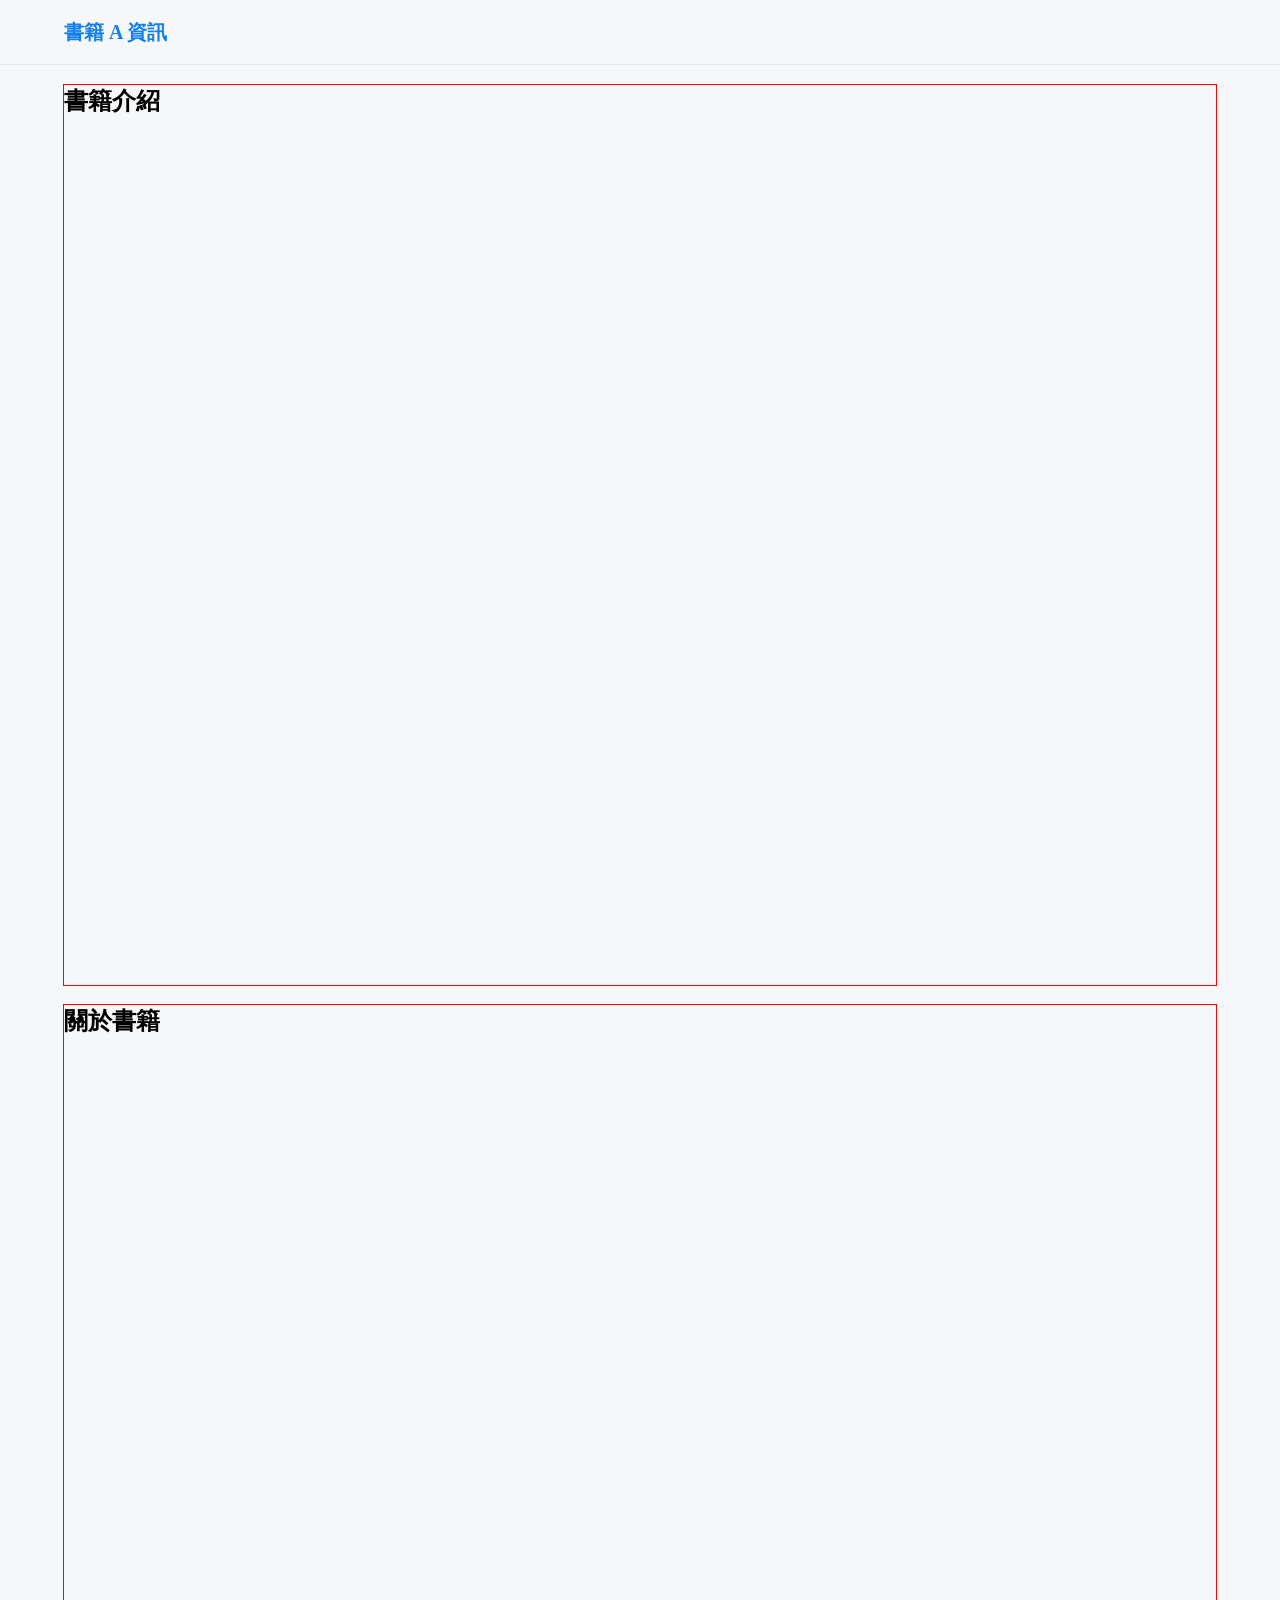
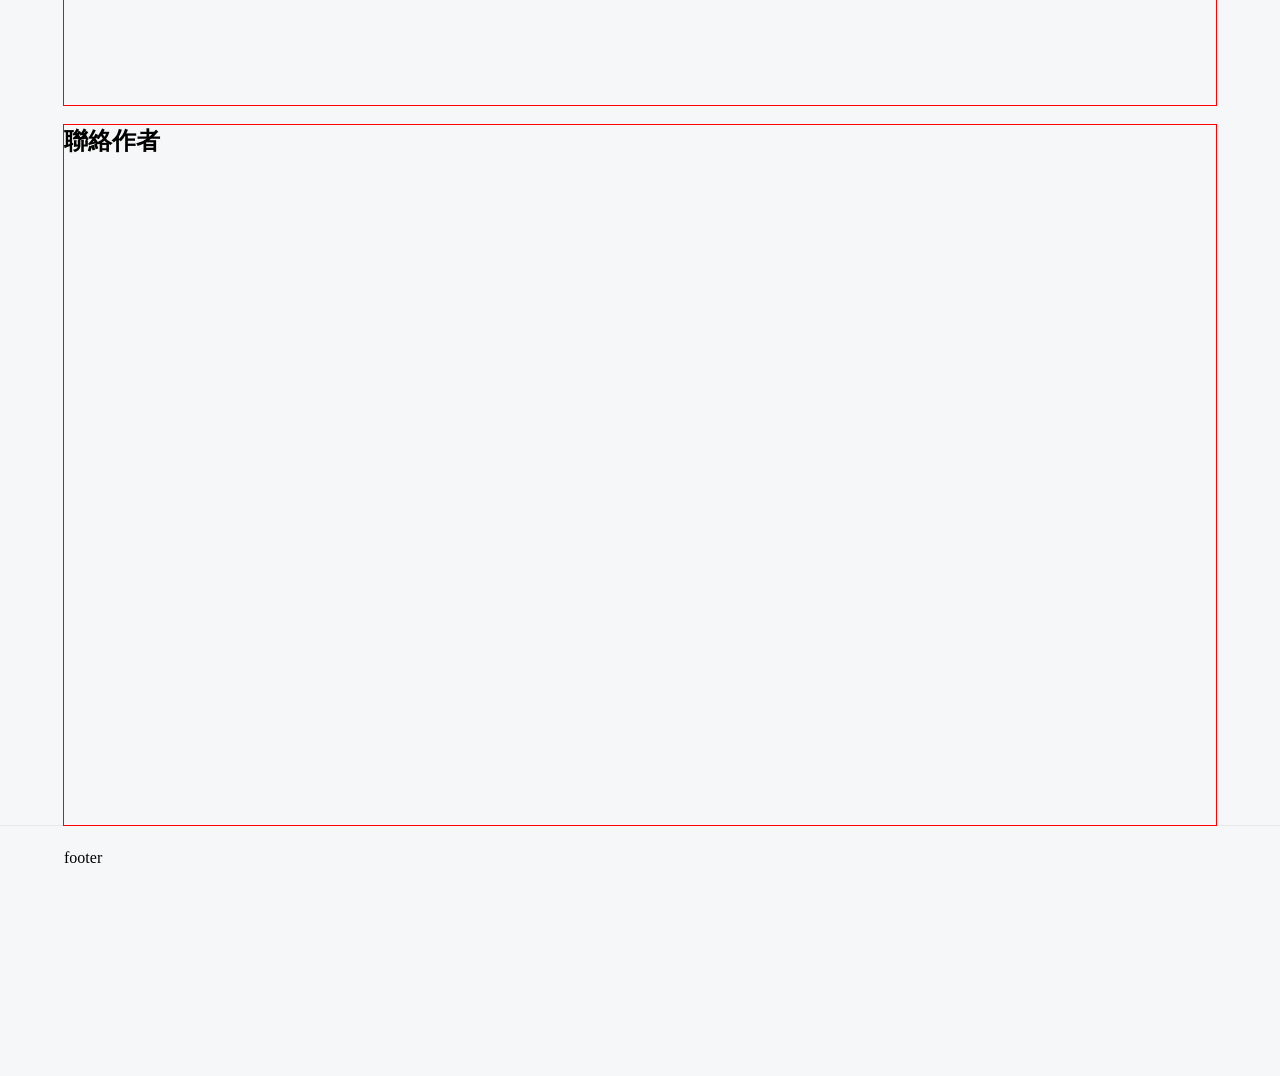
==== src/book.html @ 07eb881a "feat(book): 一頁式網頁結構樣式定義" ====
<!doctype html>
<html lang="zh-Hant">
  <head>
    <meta charset="UTF-8" />
    <meta name="viewport" content="width=device-width, initial-scale=1.0" />
    <title>書籍 A 資訊</title>
    <link rel="stylesheet" href="book.min.css" />
  </head>
  <body>
    <section>
      <header>
        <div class="container">
          <div>
            <strong class="book-brand">書籍 A 資訊</strong>
          </div>
        </div>
      </header>
      <main class="wrapper">
        <div class="home"><h1>書籍介紹</h1></div>
        <div class="page"><h2>關於書籍</h2></div>
        <div class="page"><h2>聯絡作者</h2></div>
      </main>
      <footer>
        <div class="container">
          <div>footer</div>
        </div>
      </footer>
    </section>
  </body>
</html>
---- src/book.min.css ----
:root{--primary-color: #137fec;--background-color: #f6f7f8;--text-color: #4b5563;--border-color: #e5e7eb;--gray-color-100: #f3f4f6;--gray-color-500: #6b7280;--header-color: #111827}:root{--search-bar-display: flex;--aside-display: block;--book-min-width: 256px;--container-padding-left: 2rem;--container-padding-right: 2rem;--nav-display: flex}@media(max-width: 1024px){:root{--search-bar-display: none;--aside-display: none;--book-min-width: 200px}}@media(max-width: 640px){:root{--container-padding-left: 1.5rem;--container-padding-right: 1.5rem;--nav-display: none}}header{border-bottom:solid 1px var(--border-color);background-color:var(--background-color);position:sticky;top:0;z-index:50}header .book-brand{margin:0px;font-size:1.25rem;font-weight:700;line-height:1.75rem;color:var(--primary-color)}section{width:100%}section div.container{max-width:90vw;margin:0px auto;padding-left:var(--container-padding-left);padding-right:var(--container-padding-right)}section div.container>div{width:100%;height:4rem;display:flex;justify-content:space-between;align-items:center}section main.wrapper{max-width:90vw;margin:0 auto;padding-left:var(--container-padding-left);padding-right:var(--container-padding-right)}section main.wrapper>div{outline:solid 1px red}section main.wrapper>div.home{height:100vh}section main.wrapper>div.page{min-height:700px}footer{border-top:1px solid var(--border-color);height:250px}html,body{margin:0;padding:0}body{background-color:var(--background-color)}/*# sourceMappingURL=book.min.css.map */
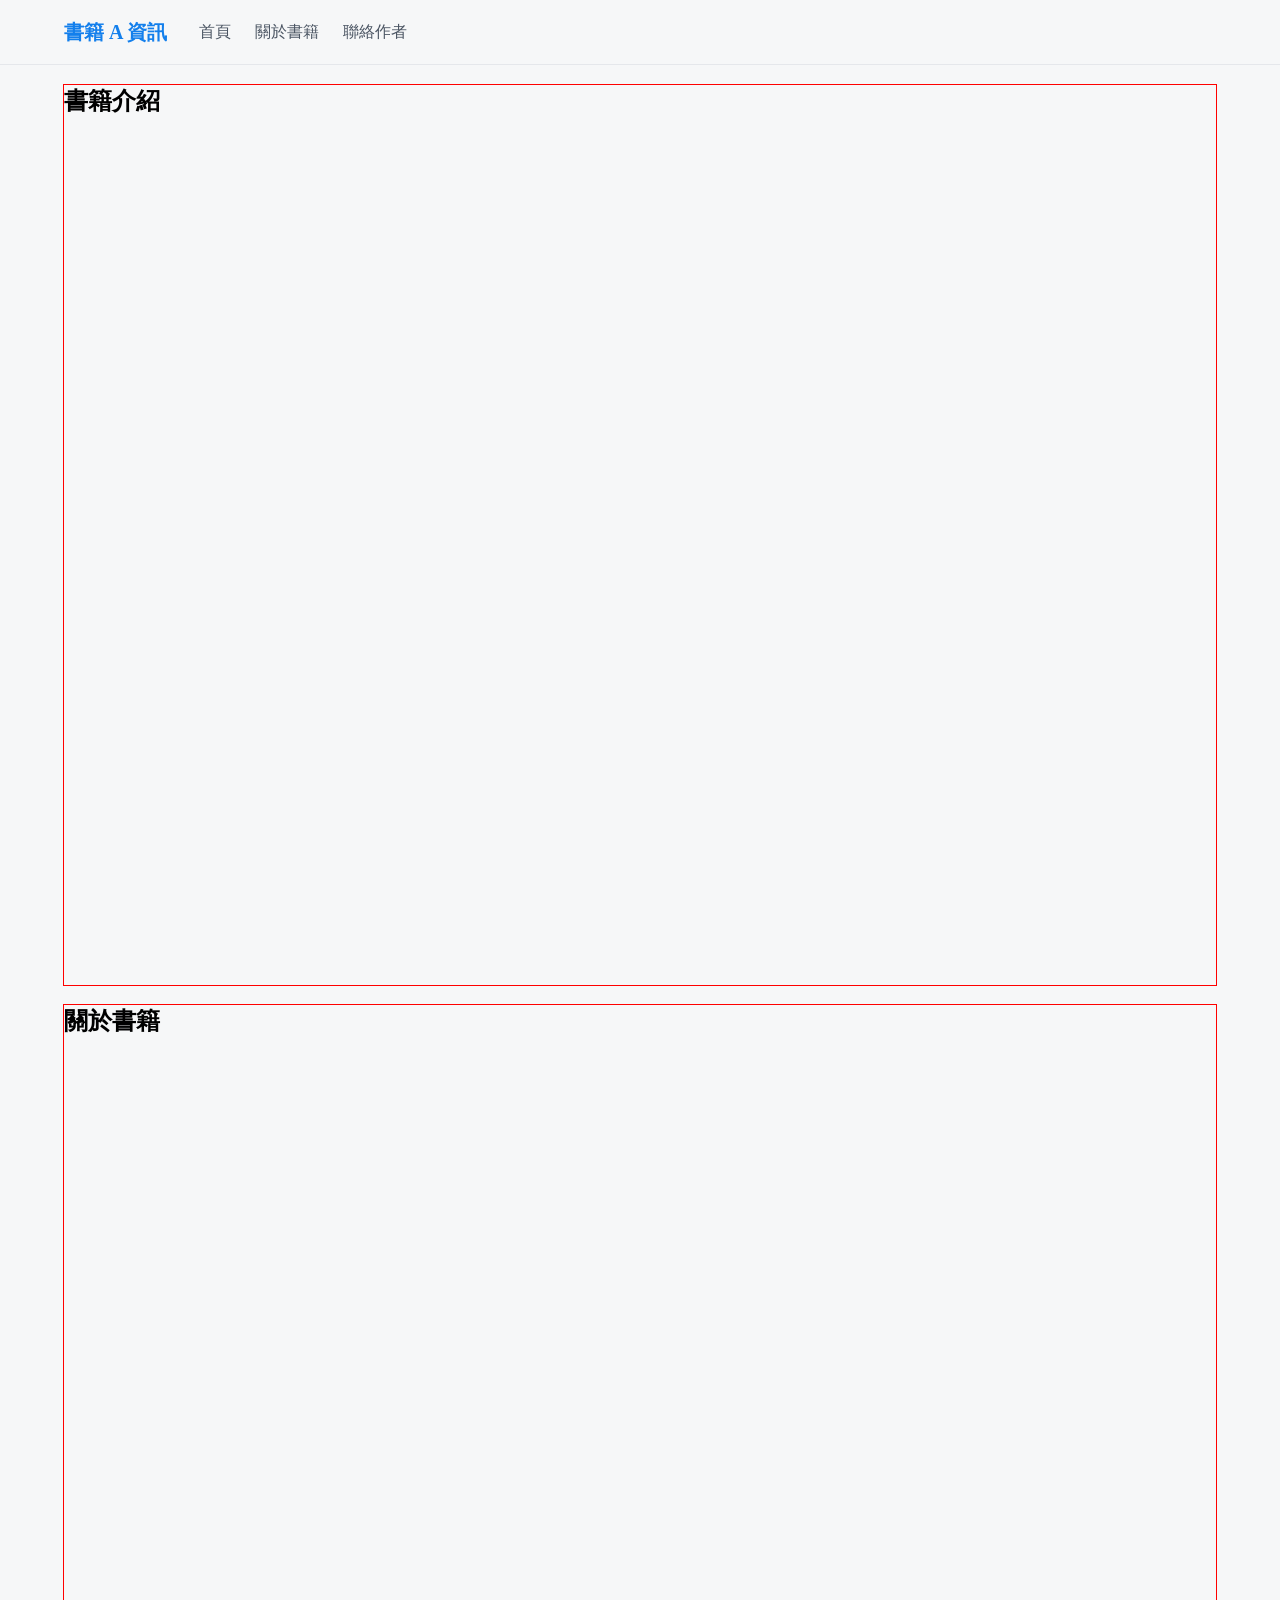
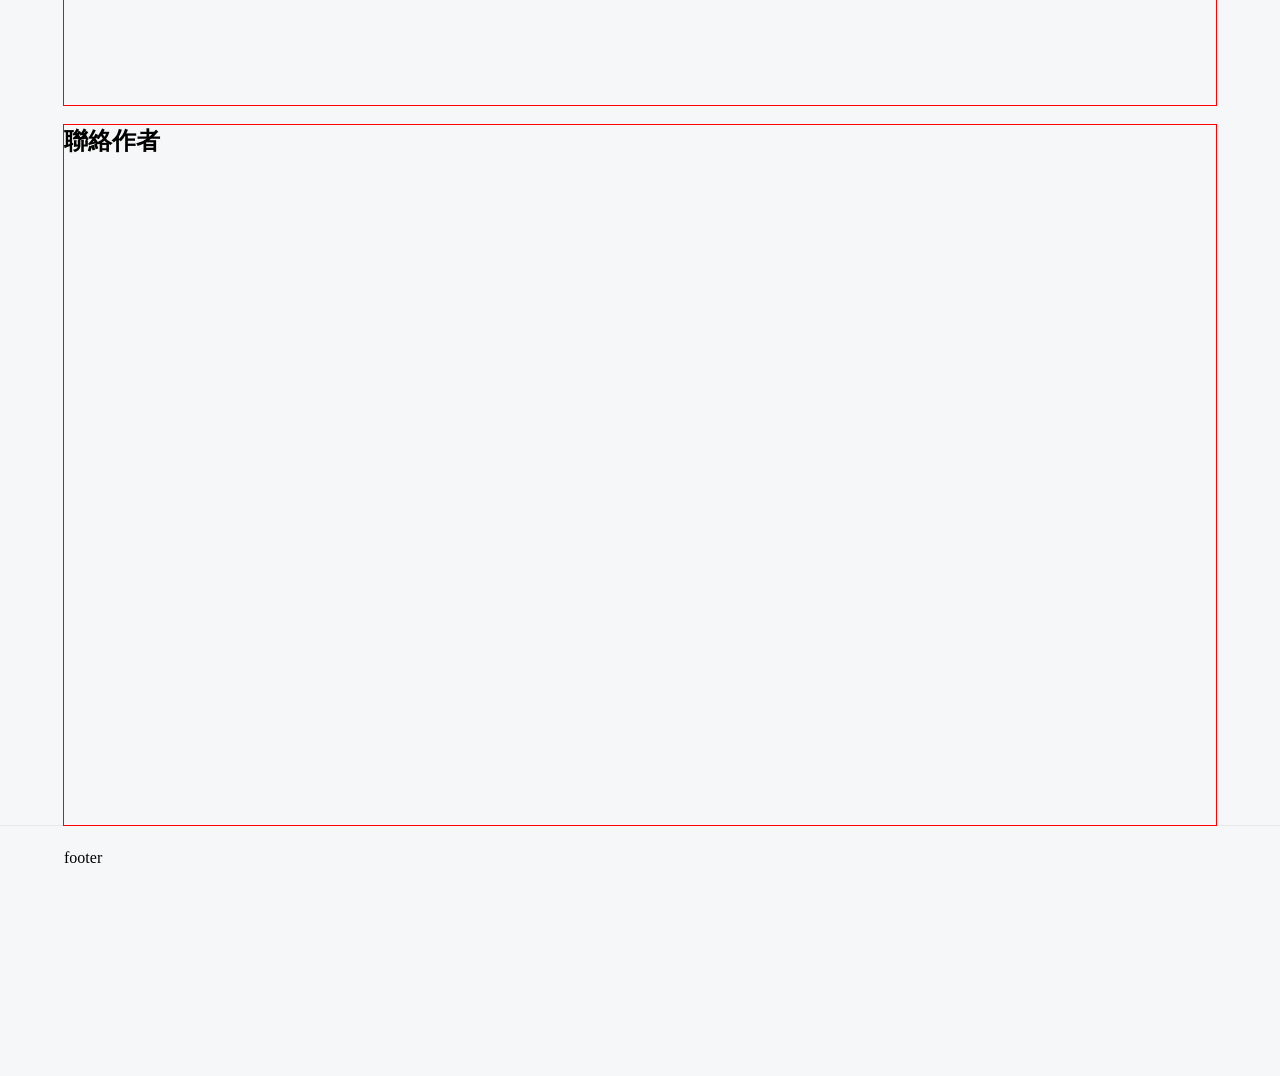
==== commit ab8e5195: "feat(book): 導覽列項目樣式設定" ====
--- a/src/book.html
+++ b/src/book.html
@@ -12,13 +12,18 @@
         <div class="container">
           <div>
             <strong class="book-brand">書籍 A 資訊</strong>
+            <nav aria-label="書籍頁導覽">
+              <a href="#home">首頁</a>
+              <a href="#book">關於書籍</a>
+              <a href="#contact">聯絡作者</a>
+            </nav>
           </div>
         </div>
       </header>
       <main class="wrapper">
-        <div class="home"><h1>書籍介紹</h1></div>
-        <div class="page"><h2>關於書籍</h2></div>
-        <div class="page"><h2>聯絡作者</h2></div>
+        <div id="home" class="home"><h1>書籍介紹</h1></div>
+        <div id="book" class="page"><h2>關於書籍</h2></div>
+        <div id="contact" class="page"><h2>聯絡作者</h2></div>
       </main>
       <footer>
         <div class="container">
--- a/src/book.min.css
+++ b/src/book.min.css
@@ -1 +1 @@
-:root{--primary-color: #137fec;--background-color: #f6f7f8;--text-color: #4b5563;--border-color: #e5e7eb;--gray-color-100: #f3f4f6;--gray-color-500: #6b7280;--header-color: #111827}:root{--search-bar-display: flex;--aside-display: block;--book-min-width: 256px;--container-padding-left: 2rem;--container-padding-right: 2rem;--nav-display: flex}@media(max-width: 1024px){:root{--search-bar-display: none;--aside-display: none;--book-min-width: 200px}}@media(max-width: 640px){:root{--container-padding-left: 1.5rem;--container-padding-right: 1.5rem;--nav-display: none}}header{border-bottom:solid 1px var(--border-color);background-color:var(--background-color);position:sticky;top:0;z-index:50}header .book-brand{margin:0px;font-size:1.25rem;font-weight:700;line-height:1.75rem;color:var(--primary-color)}section{width:100%}section div.container{max-width:90vw;margin:0px auto;padding-left:var(--container-padding-left);padding-right:var(--container-padding-right)}section div.container>div{width:100%;height:4rem;display:flex;justify-content:space-between;align-items:center}section main.wrapper{max-width:90vw;margin:0 auto;padding-left:var(--container-padding-left);padding-right:var(--container-padding-right)}section main.wrapper>div{outline:solid 1px red}section main.wrapper>div.home{height:100vh}section main.wrapper>div.page{min-height:700px}footer{border-top:1px solid var(--border-color);height:250px}html,body{margin:0;padding:0}body{background-color:var(--background-color)}/*# sourceMappingURL=book.min.css.map */+:root{--primary-color: #137fec;--background-color: #f6f7f8;--text-color: #4b5563;--border-color: #e5e7eb;--gray-color-100: #f3f4f6;--gray-color-500: #6b7280;--header-color: #111827}:root{--search-bar-display: flex;--aside-display: block;--book-min-width: 256px;--container-padding-left: 2rem;--container-padding-right: 2rem;--nav-display: flex}@media(max-width: 1024px){:root{--search-bar-display: none;--aside-display: none;--book-min-width: 200px}}@media(max-width: 640px){:root{--container-padding-left: 1.5rem;--container-padding-right: 1.5rem;--nav-display: none}}header{border-bottom:solid 1px var(--border-color);background-color:var(--background-color);position:sticky;top:0;z-index:50}header div.container>div{gap:2rem}header .book-brand{margin:0px;font-size:1.25rem;font-weight:700;line-height:1.75rem;color:var(--primary-color)}header nav{display:var(--nav-display);gap:1.5rem}section{width:100%}section div.container{max-width:90vw;margin:0px auto;padding-left:var(--container-padding-left);padding-right:var(--container-padding-right)}section div.container>div{width:100%;height:4rem;display:flex;align-items:center}section main.wrapper{max-width:90vw;margin:0 auto;padding-left:var(--container-padding-left);padding-right:var(--container-padding-right)}section main.wrapper>div{outline:solid 1px red}section main.wrapper>div.home{height:100vh}section main.wrapper>div.page{min-height:700px}a{color:var(--text-color);text-decoration:inherit}a:hover{color:var(--primary-color)}footer{border-top:1px solid var(--border-color);height:250px}html,body{margin:0;padding:0}body{background-color:var(--background-color)}/*# sourceMappingURL=book.min.css.map */
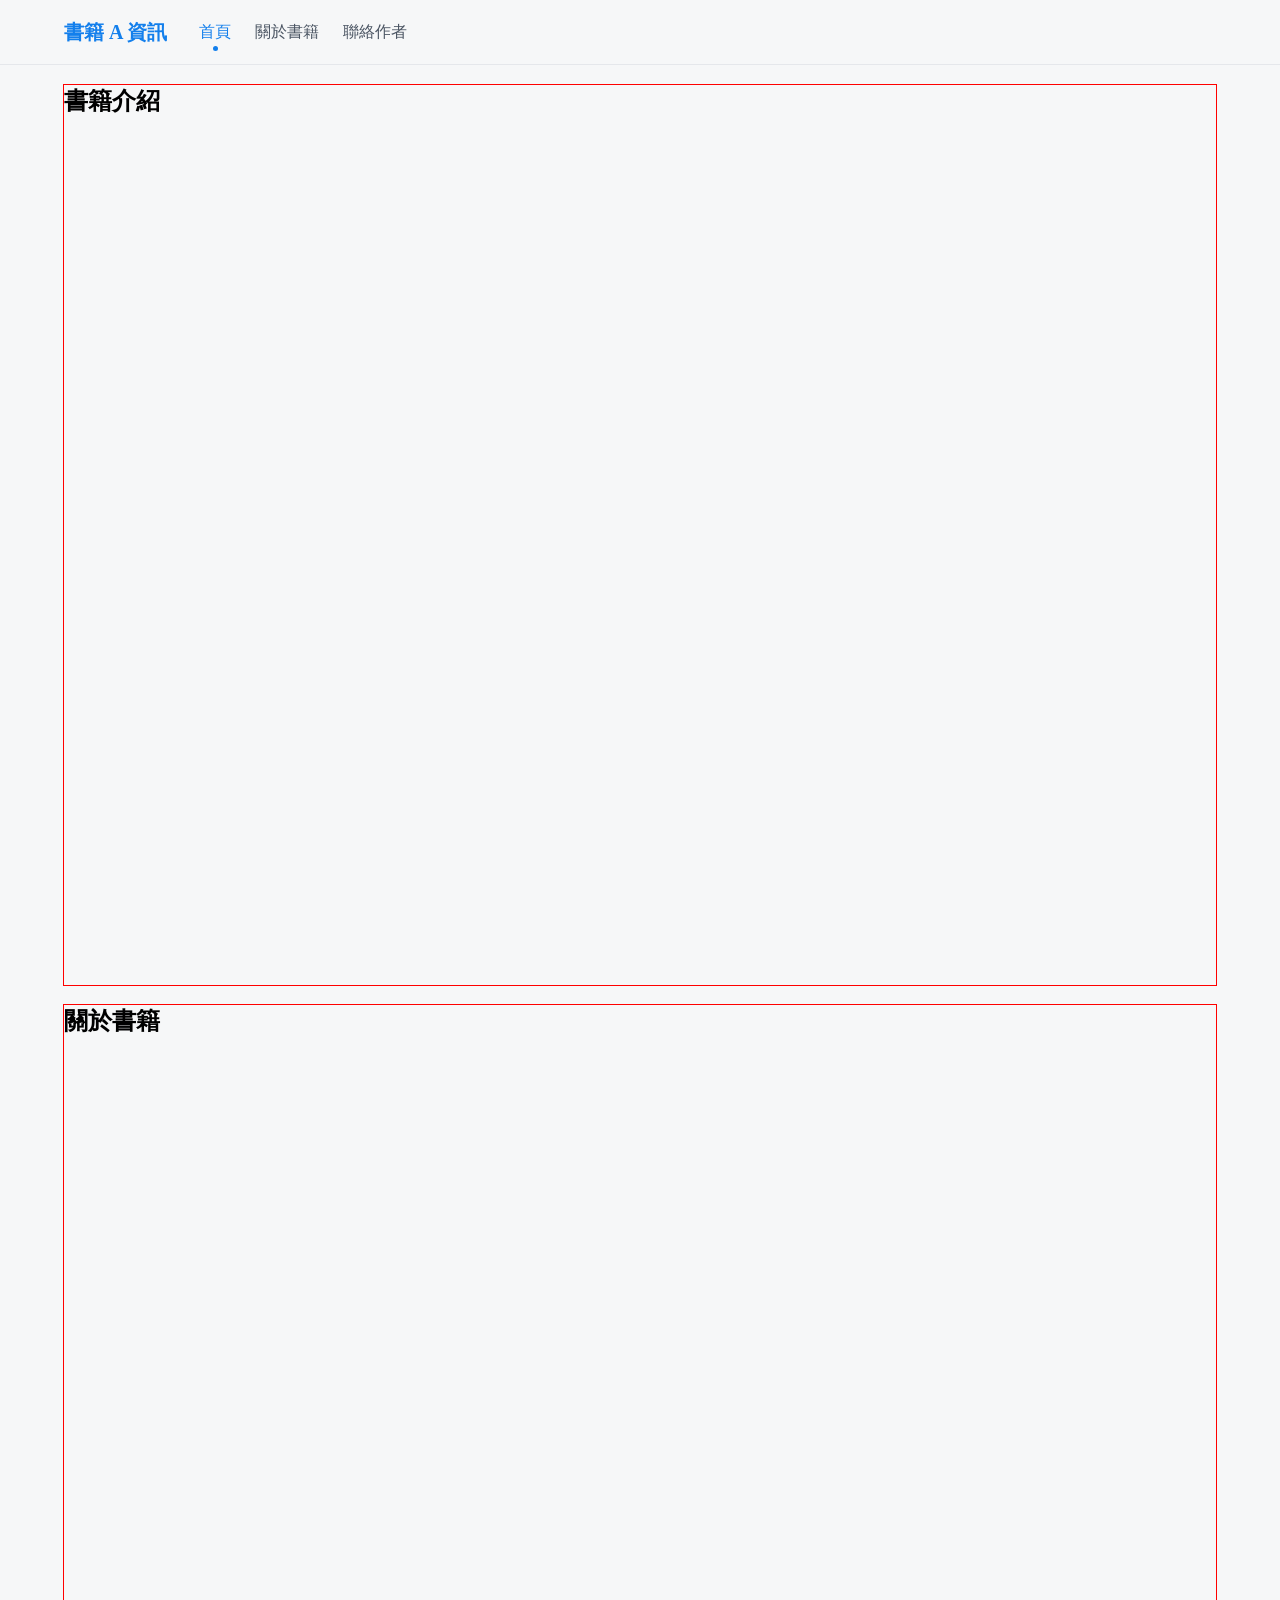
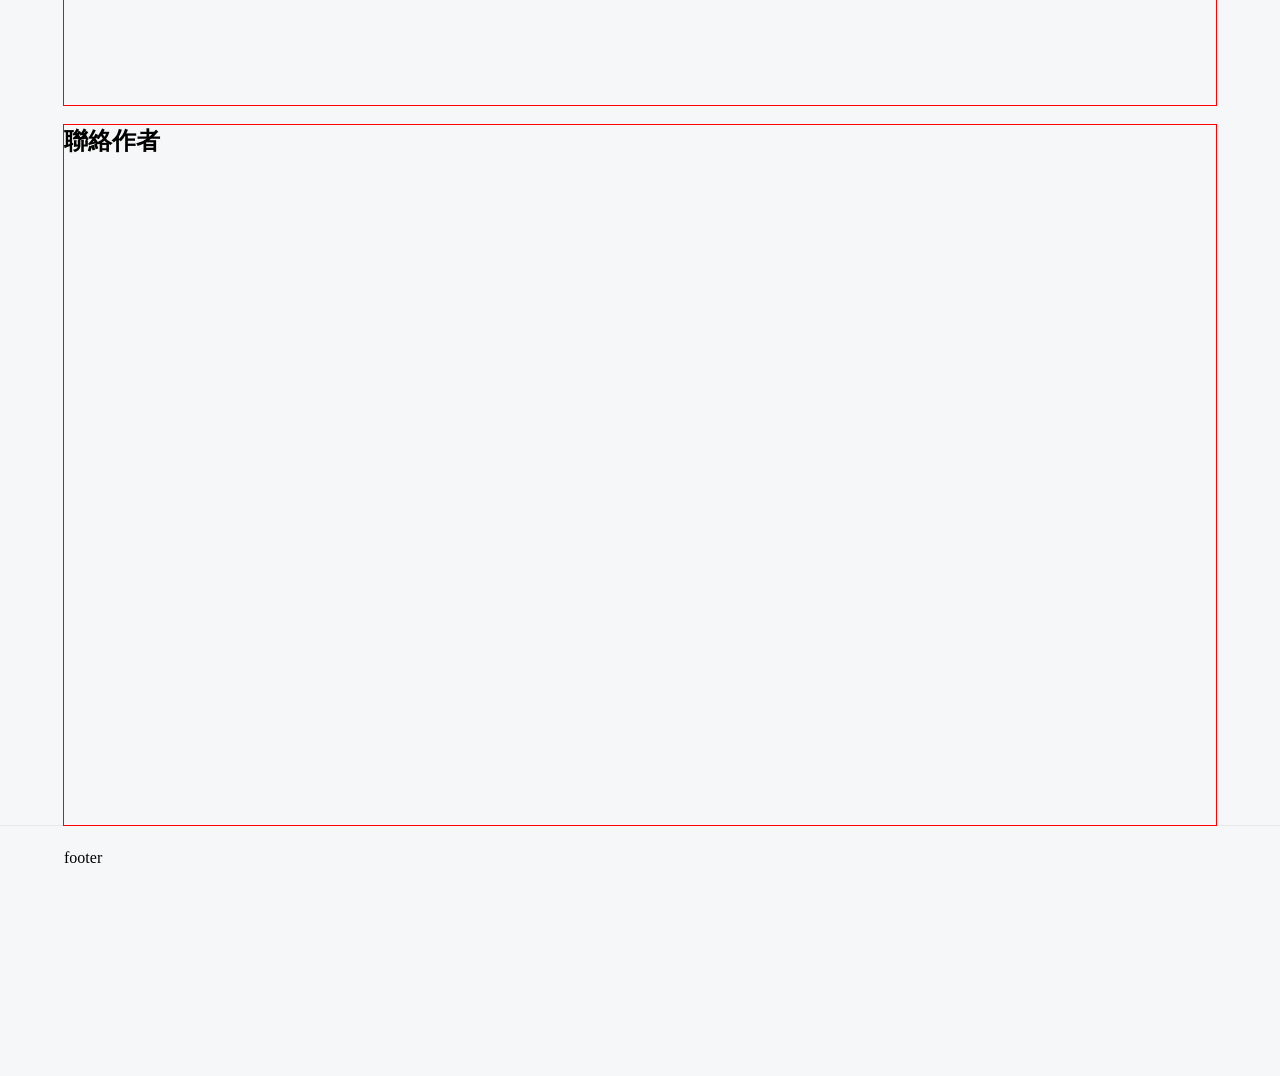
==== commit d6e8712d: "feat(book): 目前瀏覽項目樣式設定" ====
--- a/src/book.html
+++ b/src/book.html
@@ -13,7 +13,7 @@
           <div>
             <strong class="book-brand">書籍 A 資訊</strong>
             <nav aria-label="書籍頁導覽">
-              <a href="#home">首頁</a>
+              <a href="#home" class="active">首頁</a>
               <a href="#book">關於書籍</a>
               <a href="#contact">聯絡作者</a>
             </nav>
--- a/src/book.min.css
+++ b/src/book.min.css
@@ -1 +1 @@
-:root{--primary-color: #137fec;--background-color: #f6f7f8;--text-color: #4b5563;--border-color: #e5e7eb;--gray-color-100: #f3f4f6;--gray-color-500: #6b7280;--header-color: #111827}:root{--search-bar-display: flex;--aside-display: block;--book-min-width: 256px;--container-padding-left: 2rem;--container-padding-right: 2rem;--nav-display: flex}@media(max-width: 1024px){:root{--search-bar-display: none;--aside-display: none;--book-min-width: 200px}}@media(max-width: 640px){:root{--container-padding-left: 1.5rem;--container-padding-right: 1.5rem;--nav-display: none}}header{border-bottom:solid 1px var(--border-color);background-color:var(--background-color);position:sticky;top:0;z-index:50}header div.container>div{gap:2rem}header .book-brand{margin:0px;font-size:1.25rem;font-weight:700;line-height:1.75rem;color:var(--primary-color)}header nav{display:var(--nav-display);gap:1.5rem}section{width:100%}section div.container{max-width:90vw;margin:0px auto;padding-left:var(--container-padding-left);padding-right:var(--container-padding-right)}section div.container>div{width:100%;height:4rem;display:flex;align-items:center}section main.wrapper{max-width:90vw;margin:0 auto;padding-left:var(--container-padding-left);padding-right:var(--container-padding-right)}section main.wrapper>div{outline:solid 1px red}section main.wrapper>div.home{height:100vh}section main.wrapper>div.page{min-height:700px}a{color:var(--text-color);text-decoration:inherit}a:hover{color:var(--primary-color)}footer{border-top:1px solid var(--border-color);height:250px}html,body{margin:0;padding:0}body{background-color:var(--background-color)}/*# sourceMappingURL=book.min.css.map */+:root{--primary-color: #137fec;--background-color: #f6f7f8;--text-color: #4b5563;--border-color: #e5e7eb;--gray-color-100: #f3f4f6;--gray-color-500: #6b7280;--header-color: #111827}:root{--search-bar-display: flex;--aside-display: block;--book-min-width: 256px;--container-padding-left: 2rem;--container-padding-right: 2rem;--nav-display: flex}@media(max-width: 1024px){:root{--search-bar-display: none;--aside-display: none;--book-min-width: 200px}}@media(max-width: 640px){:root{--container-padding-left: 1.5rem;--container-padding-right: 1.5rem;--nav-display: none}}header{border-bottom:solid 1px var(--border-color);background-color:var(--background-color);position:sticky;top:0;z-index:50}header div.container>div{gap:2rem}header .book-brand{margin:0px;font-size:1.25rem;font-weight:700;line-height:1.75rem;color:var(--primary-color)}header nav{display:var(--nav-display);gap:1.5rem}header nav .active{position:relative;color:var(--primary-color)}header nav .active::after{content:"";width:5px;height:5px;background-color:var(--primary-color);border-radius:50%;position:absolute;left:calc(50% - 2.5px);bottom:-8px}section{width:100%}section div.container{max-width:90vw;margin:0px auto;padding-left:var(--container-padding-left);padding-right:var(--container-padding-right)}section div.container>div{width:100%;height:4rem;display:flex;align-items:center}section main.wrapper{max-width:90vw;margin:0 auto;padding-left:var(--container-padding-left);padding-right:var(--container-padding-right)}section main.wrapper>div{outline:solid 1px red}section main.wrapper>div[id]{scroll-margin-top:var(--book-header-offset)}section main.wrapper>div.home{height:100vh}section main.wrapper>div.page{min-height:700px}a{color:var(--text-color);text-decoration:inherit}a:hover{color:var(--primary-color)}footer{border-top:1px solid var(--border-color);height:250px}html,body{margin:0;padding:0}html{--book-header-offset: 5rem;scroll-behavior:smooth}body{background-color:var(--background-color)}@media(prefers-reduced-motion: reduce){html{scroll-behavior:auto}}/*# sourceMappingURL=book.min.css.map */
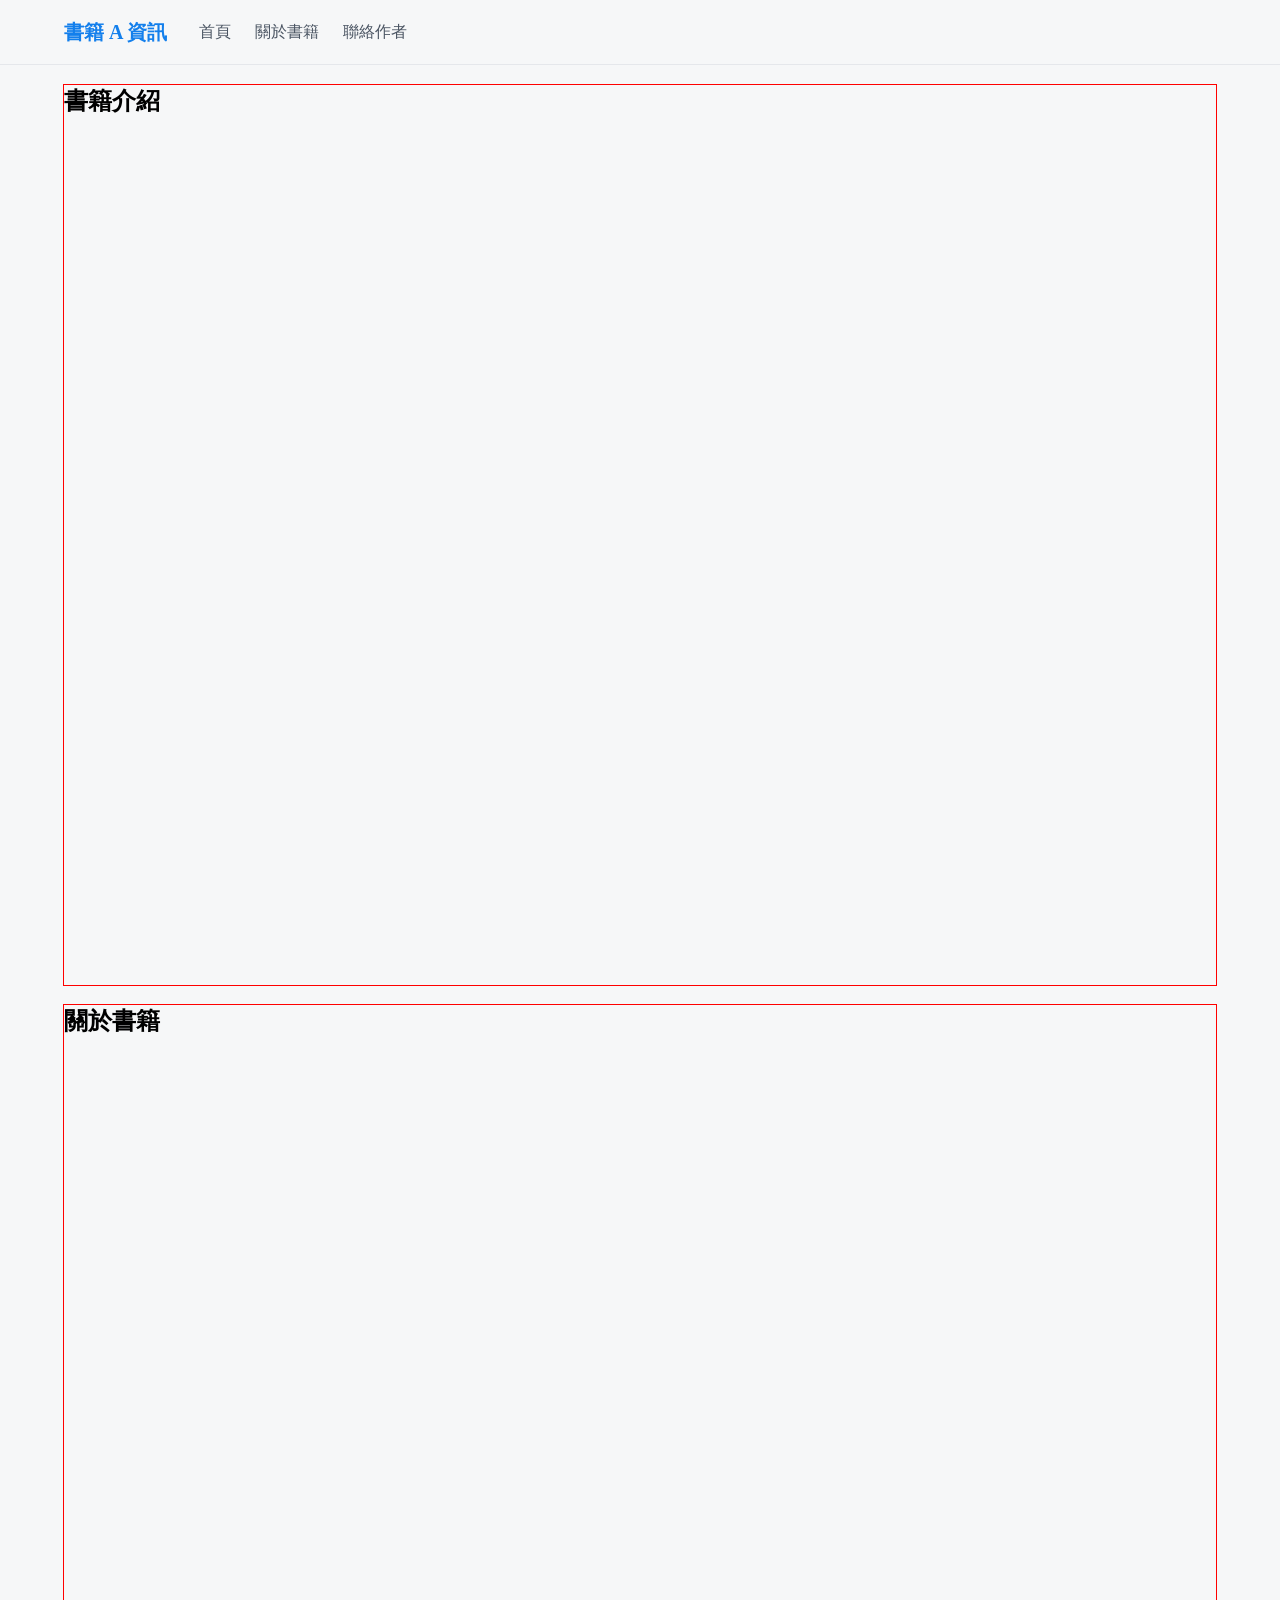
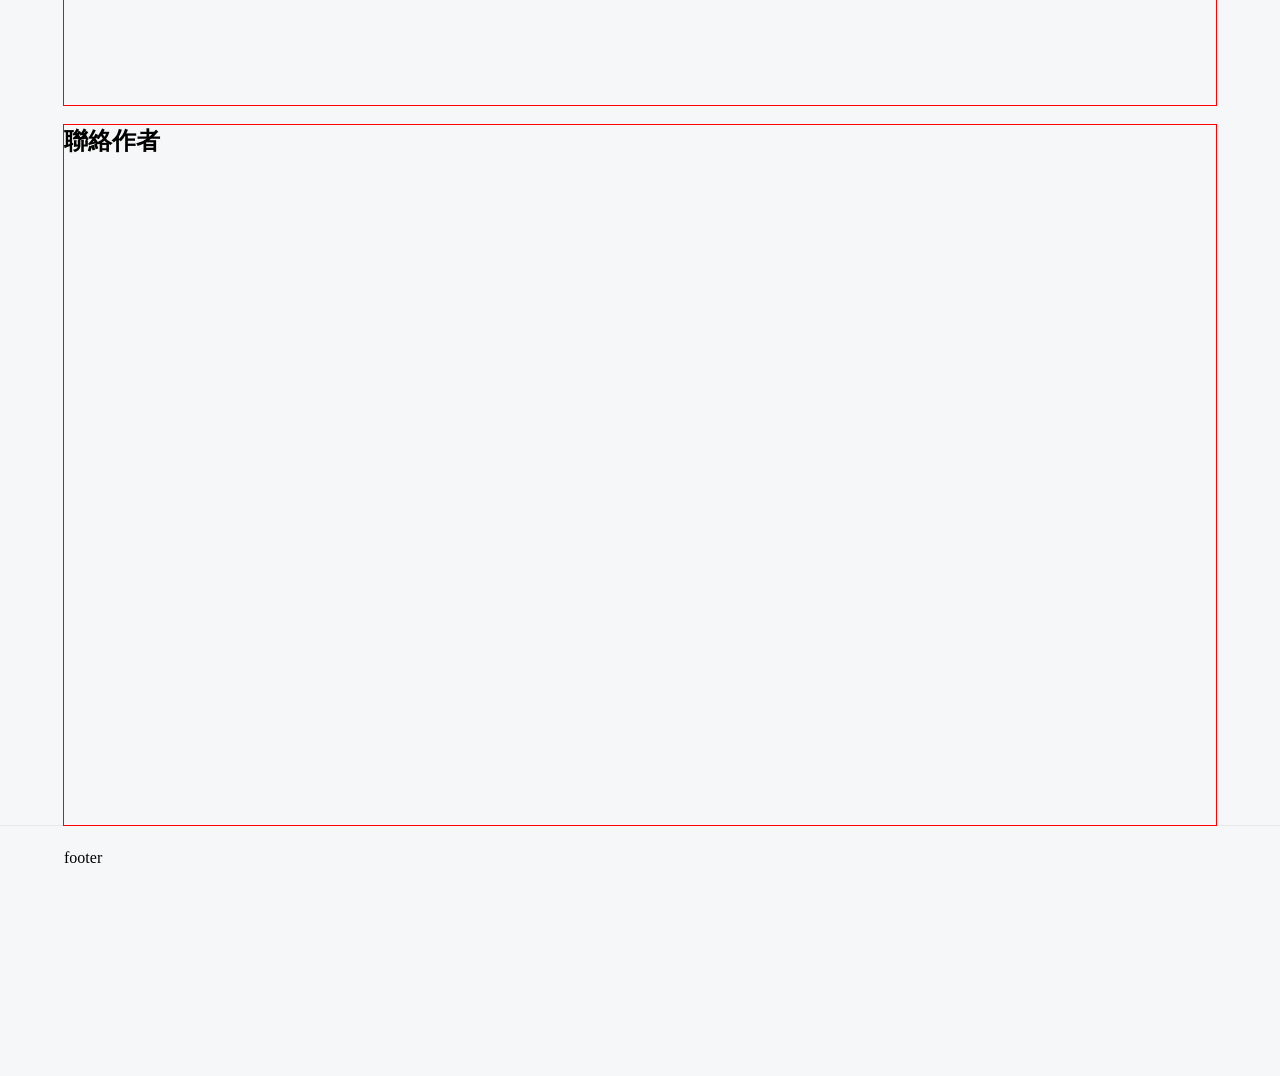
==== commit e6291fd3: "feat(book): 導覽列目前項目切換實作" ====
--- a/src/book.html
+++ b/src/book.html
@@ -31,5 +31,6 @@
         </div>
       </footer>
     </section>
+    <script src="./main.js"></script>
   </body>
 </html>
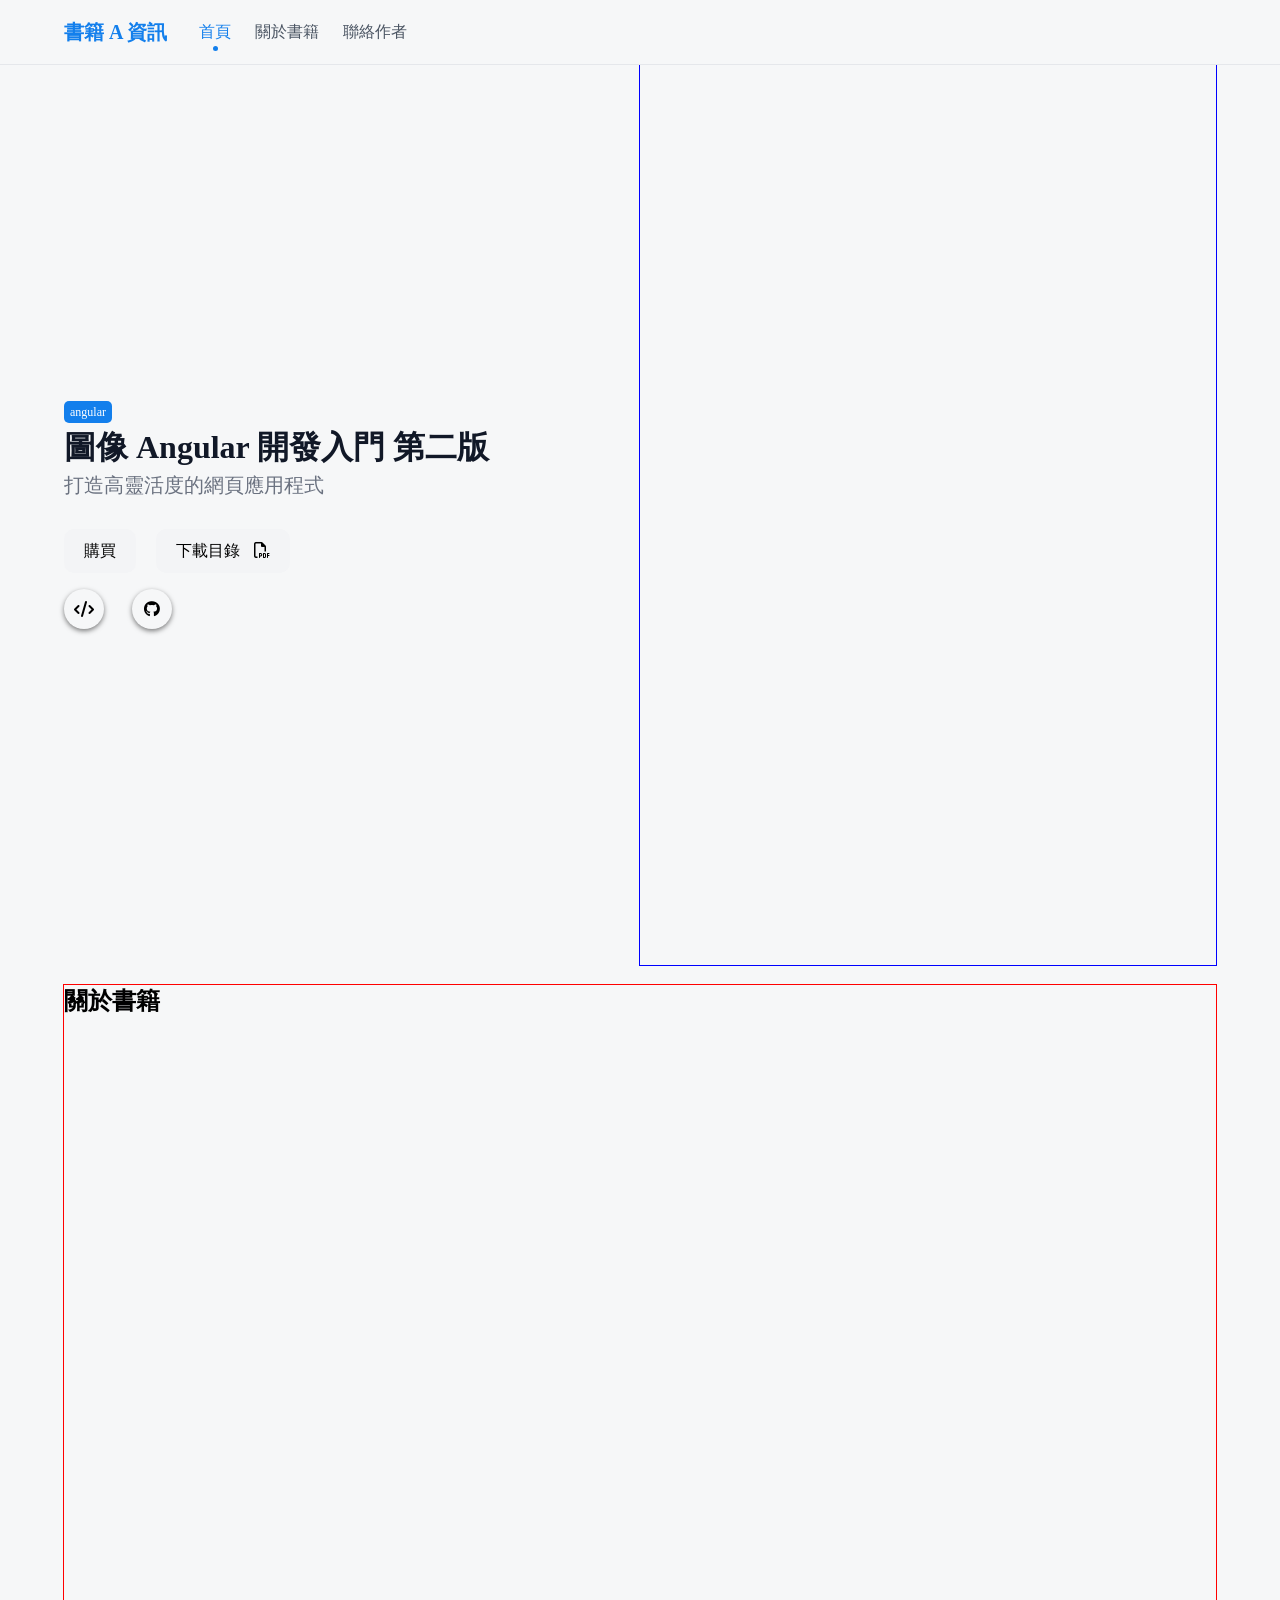
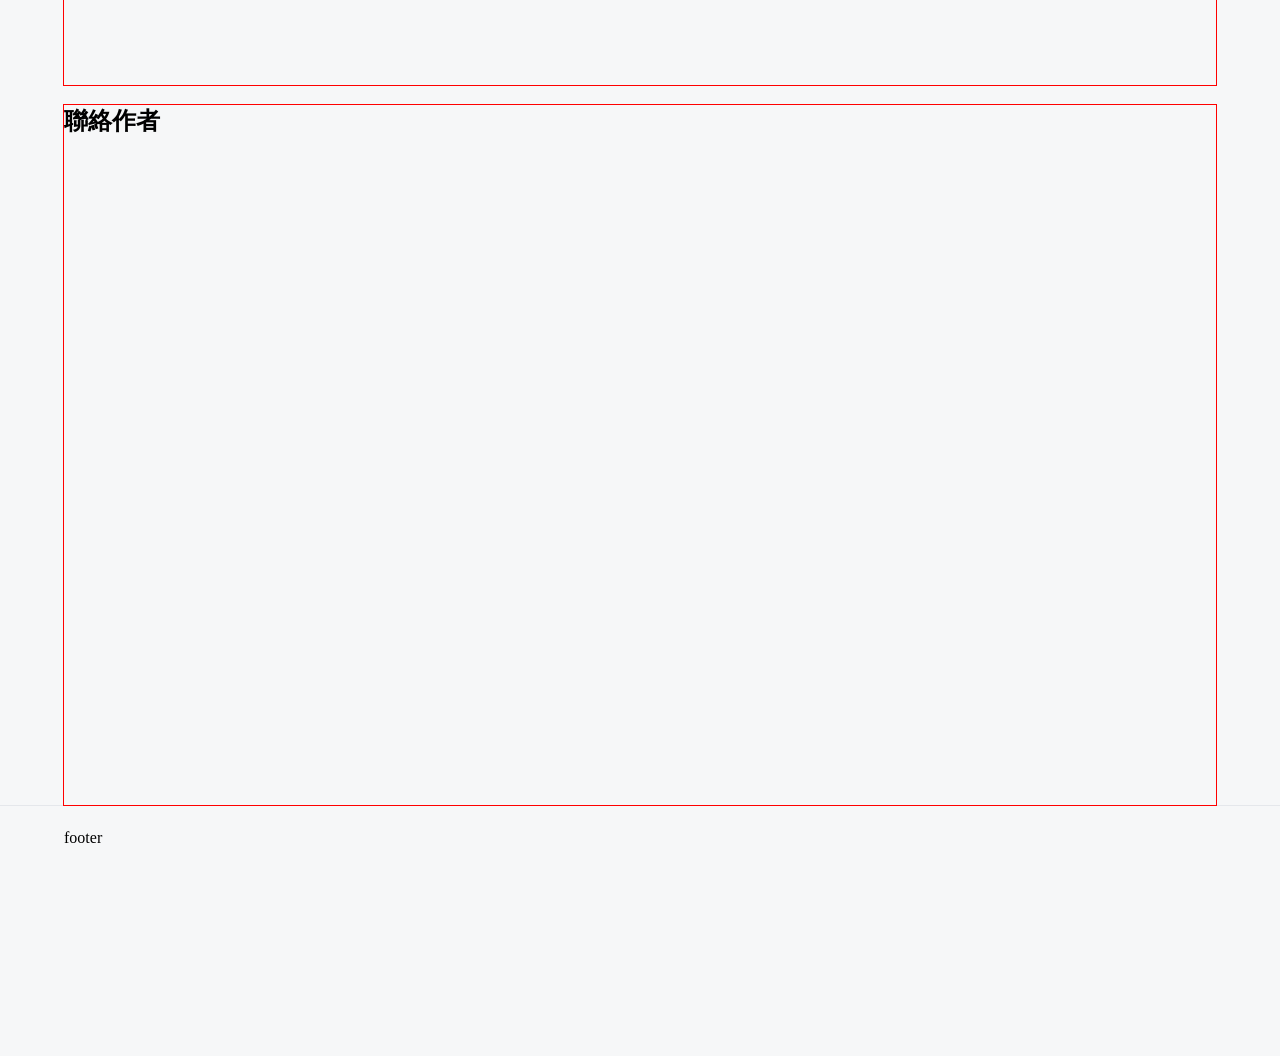
==== commit d3f0030b: "feat(book): 首頁文字結構與樣式設定" ====
--- a/src/book.html
+++ b/src/book.html
@@ -5,6 +5,7 @@
     <meta name="viewport" content="width=device-width, initial-scale=1.0" />
     <title>書籍 A 資訊</title>
     <link rel="stylesheet" href="book.min.css" />
+    <link rel="stylesheet" href="https://cdnjs.cloudflare.com/ajax/libs/font-awesome/6.6.0/css/all.min.css" />
   </head>
   <body>
     <section>
@@ -21,7 +22,22 @@
         </div>
       </header>
       <main class="wrapper">
-        <div id="home" class="home"><h1>書籍介紹</h1></div>
+        <div id="home" class="home">
+          <div class="text">
+            <span>angular</span>
+            <h3>圖像 Angular 開發入門 第二版</h3>
+            <strong>打造高靈活度的網頁應用程式</strong>
+            <div class="button">
+              <button type="button">購買</button>
+              <button type="button">下載目錄 <i class="fa-regular fa-file-pdf"></i></button>
+            </div>
+            <div class="icons">
+              <div class="icon"><i class="fa-solid fa-code"></i></div>
+              <div class="icon"><i class="fa-brands fa-github"></i></div>
+            </div>
+          </div>
+          <div class="image"></div>
+        </div>
         <div id="book" class="page"><h2>關於書籍</h2></div>
         <div id="contact" class="page"><h2>聯絡作者</h2></div>
       </main>
--- a/src/book.min.css
+++ b/src/book.min.css
@@ -1 +1 @@
-:root{--primary-color: #137fec;--background-color: #f6f7f8;--text-color: #4b5563;--border-color: #e5e7eb;--gray-color-100: #f3f4f6;--gray-color-500: #6b7280;--header-color: #111827}:root{--search-bar-display: flex;--aside-display: block;--book-min-width: 256px;--container-padding-left: 2rem;--container-padding-right: 2rem;--nav-display: flex}@media(max-width: 1024px){:root{--search-bar-display: none;--aside-display: none;--book-min-width: 200px}}@media(max-width: 640px){:root{--container-padding-left: 1.5rem;--container-padding-right: 1.5rem;--nav-display: none}}header{border-bottom:solid 1px var(--border-color);background-color:var(--background-color);position:sticky;top:0;z-index:50}header div.container>div{gap:2rem}header .book-brand{margin:0px;font-size:1.25rem;font-weight:700;line-height:1.75rem;color:var(--primary-color)}header nav{display:var(--nav-display);gap:1.5rem}header nav .active{position:relative;color:var(--primary-color)}header nav .active::after{content:"";width:5px;height:5px;background-color:var(--primary-color);border-radius:50%;position:absolute;left:calc(50% - 2.5px);bottom:-8px}section{width:100%}section div.container{max-width:90vw;margin:0px auto;padding-left:var(--container-padding-left);padding-right:var(--container-padding-right)}section div.container>div{width:100%;height:4rem;display:flex;align-items:center}section main.wrapper{max-width:90vw;margin:0 auto;padding-left:var(--container-padding-left);padding-right:var(--container-padding-right)}section main.wrapper>div{outline:solid 1px red}section main.wrapper>div[id]{scroll-margin-top:var(--book-header-offset)}section main.wrapper>div.home{height:100vh}section main.wrapper>div.page{min-height:700px}a{color:var(--text-color);text-decoration:inherit}a:hover{color:var(--primary-color)}footer{border-top:1px solid var(--border-color);height:250px}html,body{margin:0;padding:0}html{--book-header-offset: 5rem;scroll-behavior:smooth}body{background-color:var(--background-color)}@media(prefers-reduced-motion: reduce){html{scroll-behavior:auto}}/*# sourceMappingURL=book.min.css.map */+:root{--primary-color: #137fec;--second-color: #aa8e12;--white-color: #fff;--background-color: #f6f7f8;--text-color: #4b5563;--border-color: #e5e7eb;--gray-color-100: #f3f4f6;--gray-color-500: #6b7280;--header-color: #111827}:root{--search-bar-display: flex;--aside-display: block;--book-min-width: 256px;--container-padding-left: 2rem;--container-padding-right: 2rem;--nav-display: flex}@media(max-width: 1024px){:root{--search-bar-display: none;--aside-display: none;--book-min-width: 200px}}@media(max-width: 640px){:root{--container-padding-left: 1.5rem;--container-padding-right: 1.5rem;--nav-display: none}}header{border-bottom:solid 1px var(--border-color);background-color:var(--background-color);position:sticky;top:0;z-index:50}header div.container>div{gap:2rem}header .book-brand{margin:0px;font-size:1.25rem;font-weight:700;line-height:1.75rem;color:var(--primary-color)}header nav{display:var(--nav-display);gap:1.5rem}header nav .active{position:relative;color:var(--primary-color)}header nav .active::after{content:"";width:5px;height:5px;background-color:var(--primary-color);border-radius:50%;position:absolute;left:calc(50% - 2.5px);bottom:-8px}section{width:100%}section div.container{max-width:90vw;margin:0px auto;padding-left:var(--container-padding-left);padding-right:var(--container-padding-right)}section div.container>div{width:100%;height:4rem;display:flex;align-items:center}section main.wrapper{max-width:90vw;margin:0 auto;padding-left:var(--container-padding-left);padding-right:var(--container-padding-right)}section main.wrapper>div[id]{scroll-margin-top:var(--book-header-offset)}section main.wrapper>div.home{height:100vh}section main.wrapper>div.page{outline:solid 1px red;min-height:700px}a{color:var(--text-color);text-decoration:inherit}a:hover{color:var(--primary-color)}footer{border-top:1px solid var(--border-color);height:250px}div.home{display:flex;justify-content:space-between}div.home>div{width:50%}div.home>div.text{display:flex;flex-direction:column;justify-content:center}div.home>div.text>span{align-self:flex-start;background-color:var(--primary-color);color:var(--white-color);padding:3px 6px;font-size:.75rem;font-weight:400;line-height:1rem;border-radius:5px}div.home>div.text h3{margin:0;font-size:2rem;font-weight:700;line-height:3rem;color:var(--header-color)}div.home>div.text strong{font-size:1.25rem;font-weight:400;line-height:1.75rem;margin-bottom:30px;color:var(--gray-color-500)}div.home>div.text div.button{display:flex;gap:1.25rem}div.home>div.text div.button button{font-size:1rem;font-weight:500;line-height:1.25rem;padding:.75rem 1.25rem;background-color:var(--gray-color-100);border:none;border-radius:10px;cursor:pointer}div.home>div.text div.button button:hover{background-color:var(--second-color);color:var(--white-color)}div.home>div.text div.button button>i{margin-left:10px}div.home>div.text div.icons{margin-top:1rem;display:flex;gap:1.75rem}div.home>div.text div.icons .icon{display:flex;justify-content:center;align-items:center;width:40px;height:40px;border-radius:50%;box-shadow:0px 2px 5px 0px rgba(0,0,0,.5);cursor:pointer}div.home>div.image{outline:solid 1px blue}html,body{margin:0;padding:0}html{--book-header-offset: 5rem;scroll-behavior:smooth}body{background-color:var(--background-color)}@media(prefers-reduced-motion: reduce){html{scroll-behavior:auto}}/*# sourceMappingURL=book.min.css.map */
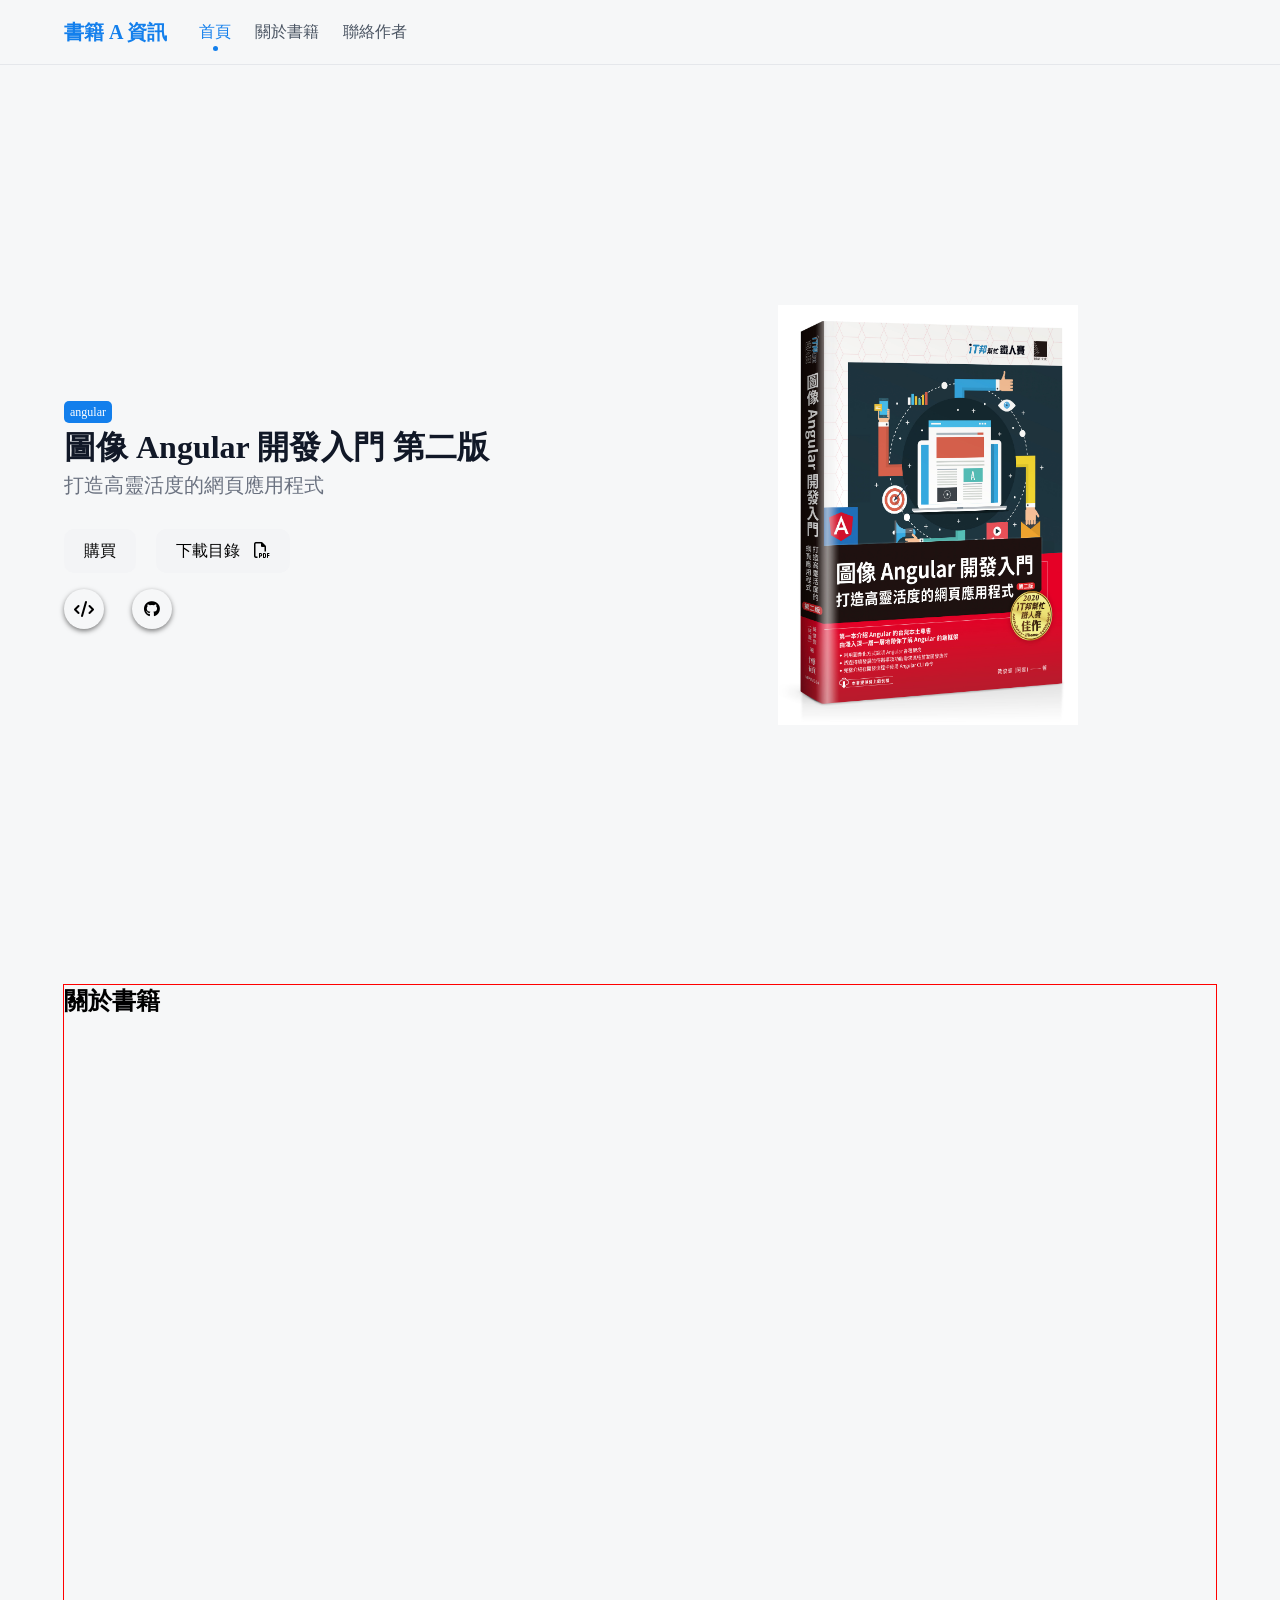
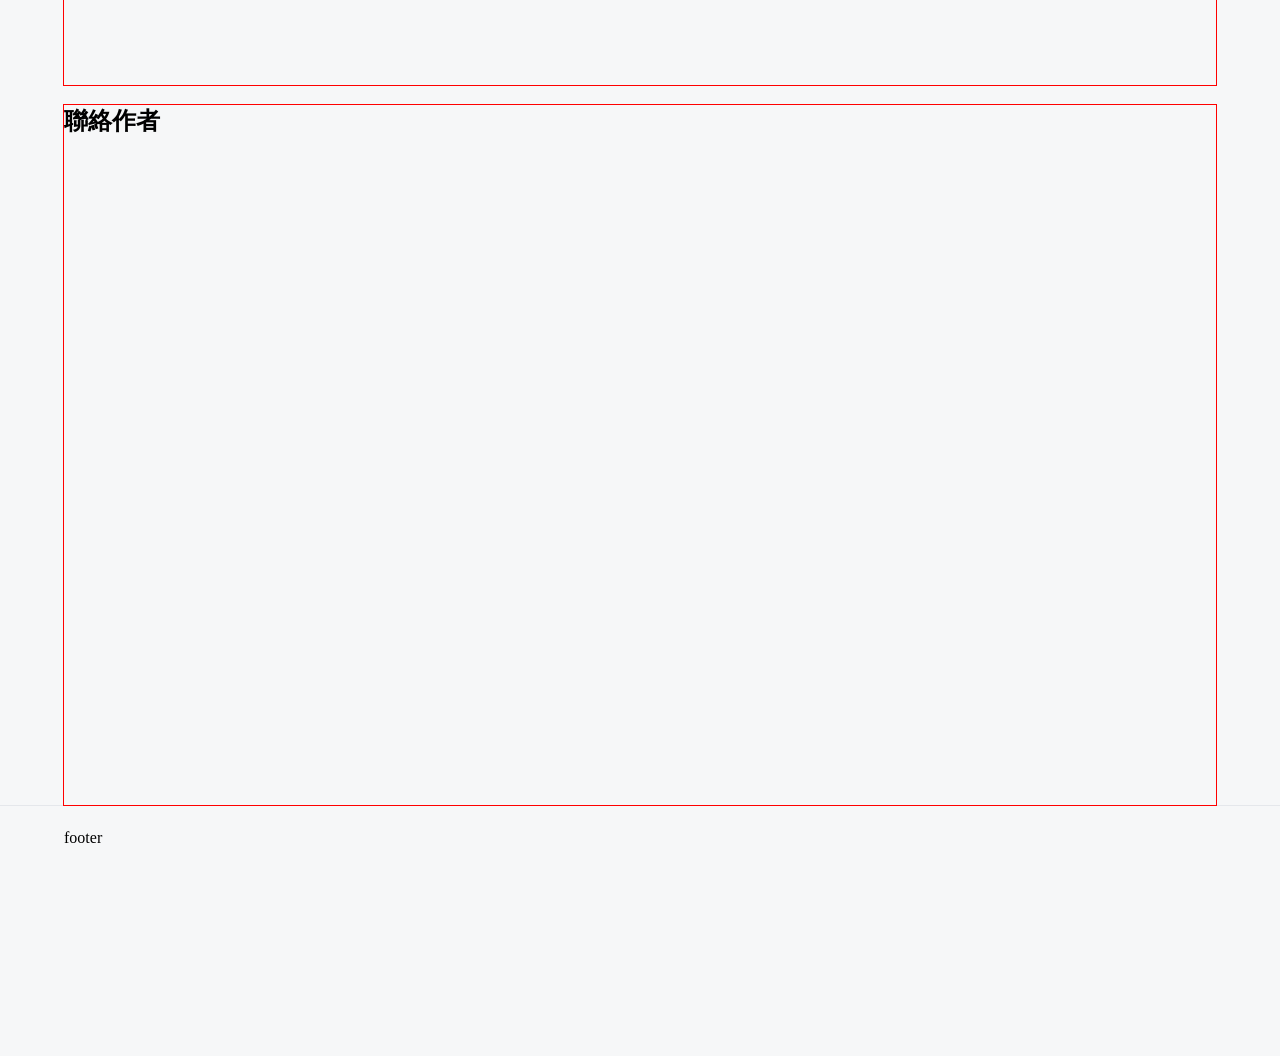
==== commit c2739c4d: "feat(book): 首頁圖片樣式設定" ====
--- a/src/book.html
+++ b/src/book.html
@@ -36,7 +36,9 @@
               <div class="icon"><i class="fa-brands fa-github"></i></div>
             </div>
           </div>
-          <div class="image"></div>
+          <div class="image">
+            <img src="./assets/images/angular.jpg" alt="" srcset="" />
+          </div>
         </div>
         <div id="book" class="page"><h2>關於書籍</h2></div>
         <div id="contact" class="page"><h2>聯絡作者</h2></div>
--- a/src/book.min.css
+++ b/src/book.min.css
@@ -1 +1 @@
-:root{--primary-color: #137fec;--second-color: #aa8e12;--white-color: #fff;--background-color: #f6f7f8;--text-color: #4b5563;--border-color: #e5e7eb;--gray-color-100: #f3f4f6;--gray-color-500: #6b7280;--header-color: #111827}:root{--search-bar-display: flex;--aside-display: block;--book-min-width: 256px;--container-padding-left: 2rem;--container-padding-right: 2rem;--nav-display: flex}@media(max-width: 1024px){:root{--search-bar-display: none;--aside-display: none;--book-min-width: 200px}}@media(max-width: 640px){:root{--container-padding-left: 1.5rem;--container-padding-right: 1.5rem;--nav-display: none}}header{border-bottom:solid 1px var(--border-color);background-color:var(--background-color);position:sticky;top:0;z-index:50}header div.container>div{gap:2rem}header .book-brand{margin:0px;font-size:1.25rem;font-weight:700;line-height:1.75rem;color:var(--primary-color)}header nav{display:var(--nav-display);gap:1.5rem}header nav .active{position:relative;color:var(--primary-color)}header nav .active::after{content:"";width:5px;height:5px;background-color:var(--primary-color);border-radius:50%;position:absolute;left:calc(50% - 2.5px);bottom:-8px}section{width:100%}section div.container{max-width:90vw;margin:0px auto;padding-left:var(--container-padding-left);padding-right:var(--container-padding-right)}section div.container>div{width:100%;height:4rem;display:flex;align-items:center}section main.wrapper{max-width:90vw;margin:0 auto;padding-left:var(--container-padding-left);padding-right:var(--container-padding-right)}section main.wrapper>div[id]{scroll-margin-top:var(--book-header-offset)}section main.wrapper>div.home{height:100vh}section main.wrapper>div.page{outline:solid 1px red;min-height:700px}a{color:var(--text-color);text-decoration:inherit}a:hover{color:var(--primary-color)}footer{border-top:1px solid var(--border-color);height:250px}div.home{display:flex;justify-content:space-between}div.home>div{width:50%}div.home>div.text{display:flex;flex-direction:column;justify-content:center}div.home>div.text>span{align-self:flex-start;background-color:var(--primary-color);color:var(--white-color);padding:3px 6px;font-size:.75rem;font-weight:400;line-height:1rem;border-radius:5px}div.home>div.text h3{margin:0;font-size:2rem;font-weight:700;line-height:3rem;color:var(--header-color)}div.home>div.text strong{font-size:1.25rem;font-weight:400;line-height:1.75rem;margin-bottom:30px;color:var(--gray-color-500)}div.home>div.text div.button{display:flex;gap:1.25rem}div.home>div.text div.button button{font-size:1rem;font-weight:500;line-height:1.25rem;padding:.75rem 1.25rem;background-color:var(--gray-color-100);border:none;border-radius:10px;cursor:pointer}div.home>div.text div.button button:hover{background-color:var(--second-color);color:var(--white-color)}div.home>div.text div.button button>i{margin-left:10px}div.home>div.text div.icons{margin-top:1rem;display:flex;gap:1.75rem}div.home>div.text div.icons .icon{display:flex;justify-content:center;align-items:center;width:40px;height:40px;border-radius:50%;box-shadow:0px 2px 5px 0px rgba(0,0,0,.5);cursor:pointer}div.home>div.image{outline:solid 1px blue}html,body{margin:0;padding:0}html{--book-header-offset: 5rem;scroll-behavior:smooth}body{background-color:var(--background-color)}@media(prefers-reduced-motion: reduce){html{scroll-behavior:auto}}/*# sourceMappingURL=book.min.css.map */+:root{--primary-color: #137fec;--second-color: #aa8e12;--white-color: #fff;--background-color: #f6f7f8;--text-color: #4b5563;--border-color: #e5e7eb;--gray-color-100: #f3f4f6;--gray-color-500: #6b7280;--header-color: #111827}:root{--search-bar-display: flex;--aside-display: block;--book-min-width: 256px;--container-padding-left: 2rem;--container-padding-right: 2rem;--nav-display: flex}@media(max-width: 1024px){:root{--search-bar-display: none;--aside-display: none;--book-min-width: 200px}}@media(max-width: 640px){:root{--container-padding-left: 1.5rem;--container-padding-right: 1.5rem;--nav-display: none}}header{border-bottom:solid 1px var(--border-color);background-color:var(--background-color);position:sticky;top:0;z-index:50}header div.container>div{gap:2rem}header .book-brand{margin:0px;font-size:1.25rem;font-weight:700;line-height:1.75rem;color:var(--primary-color)}header nav{display:var(--nav-display);gap:1.5rem}header nav .active{position:relative;color:var(--primary-color)}header nav .active::after{content:"";width:5px;height:5px;background-color:var(--primary-color);border-radius:50%;position:absolute;left:calc(50% - 2.5px);bottom:-8px}section{width:100%}section div.container{max-width:90vw;margin:0px auto;padding-left:var(--container-padding-left);padding-right:var(--container-padding-right)}section div.container>div{width:100%;height:4rem;display:flex;align-items:center}section main.wrapper{max-width:90vw;margin:0 auto;padding-left:var(--container-padding-left);padding-right:var(--container-padding-right)}section main.wrapper>div[id]{scroll-margin-top:var(--book-header-offset)}section main.wrapper>div.home{height:100vh}section main.wrapper>div.page{outline:solid 1px red;min-height:700px}a{color:var(--text-color);text-decoration:inherit}a:hover{color:var(--primary-color)}footer{border-top:1px solid var(--border-color);height:250px}div.home{display:flex;justify-content:space-between}div.home>div{width:50%}div.home>div.text{display:flex;flex-direction:column;justify-content:center}div.home>div.text>span{align-self:flex-start;background-color:var(--primary-color);color:var(--white-color);padding:3px 6px;font-size:.75rem;font-weight:400;line-height:1rem;border-radius:5px}div.home>div.text h3{margin:0;font-size:2rem;font-weight:700;line-height:3rem;color:var(--header-color)}div.home>div.text strong{font-size:1.25rem;font-weight:400;line-height:1.75rem;margin-bottom:30px;color:var(--gray-color-500)}div.home>div.text div.button{display:flex;gap:1.25rem}div.home>div.text div.button button{font-size:1rem;font-weight:500;line-height:1.25rem;padding:.75rem 1.25rem;background-color:var(--gray-color-100);border:none;border-radius:10px;cursor:pointer}div.home>div.text div.button button:hover{background-color:var(--second-color);color:var(--white-color)}div.home>div.text div.button button>i{margin-left:10px}div.home>div.text div.icons{margin-top:1rem;display:flex;gap:1.75rem}div.home>div.text div.icons .icon{display:flex;justify-content:center;align-items:center;width:40px;height:40px;border-radius:50%;box-shadow:0px 2px 5px 0px rgba(0,0,0,.5);cursor:pointer}div.home>div.image{display:flex;justify-content:center;align-items:center}div.home>div.image img{width:300px}html,body{margin:0;padding:0}html{--book-header-offset: 5rem;scroll-behavior:smooth}body{background-color:var(--background-color)}@media(prefers-reduced-motion: reduce){html{scroll-behavior:auto}}/*# sourceMappingURL=book.min.css.map */
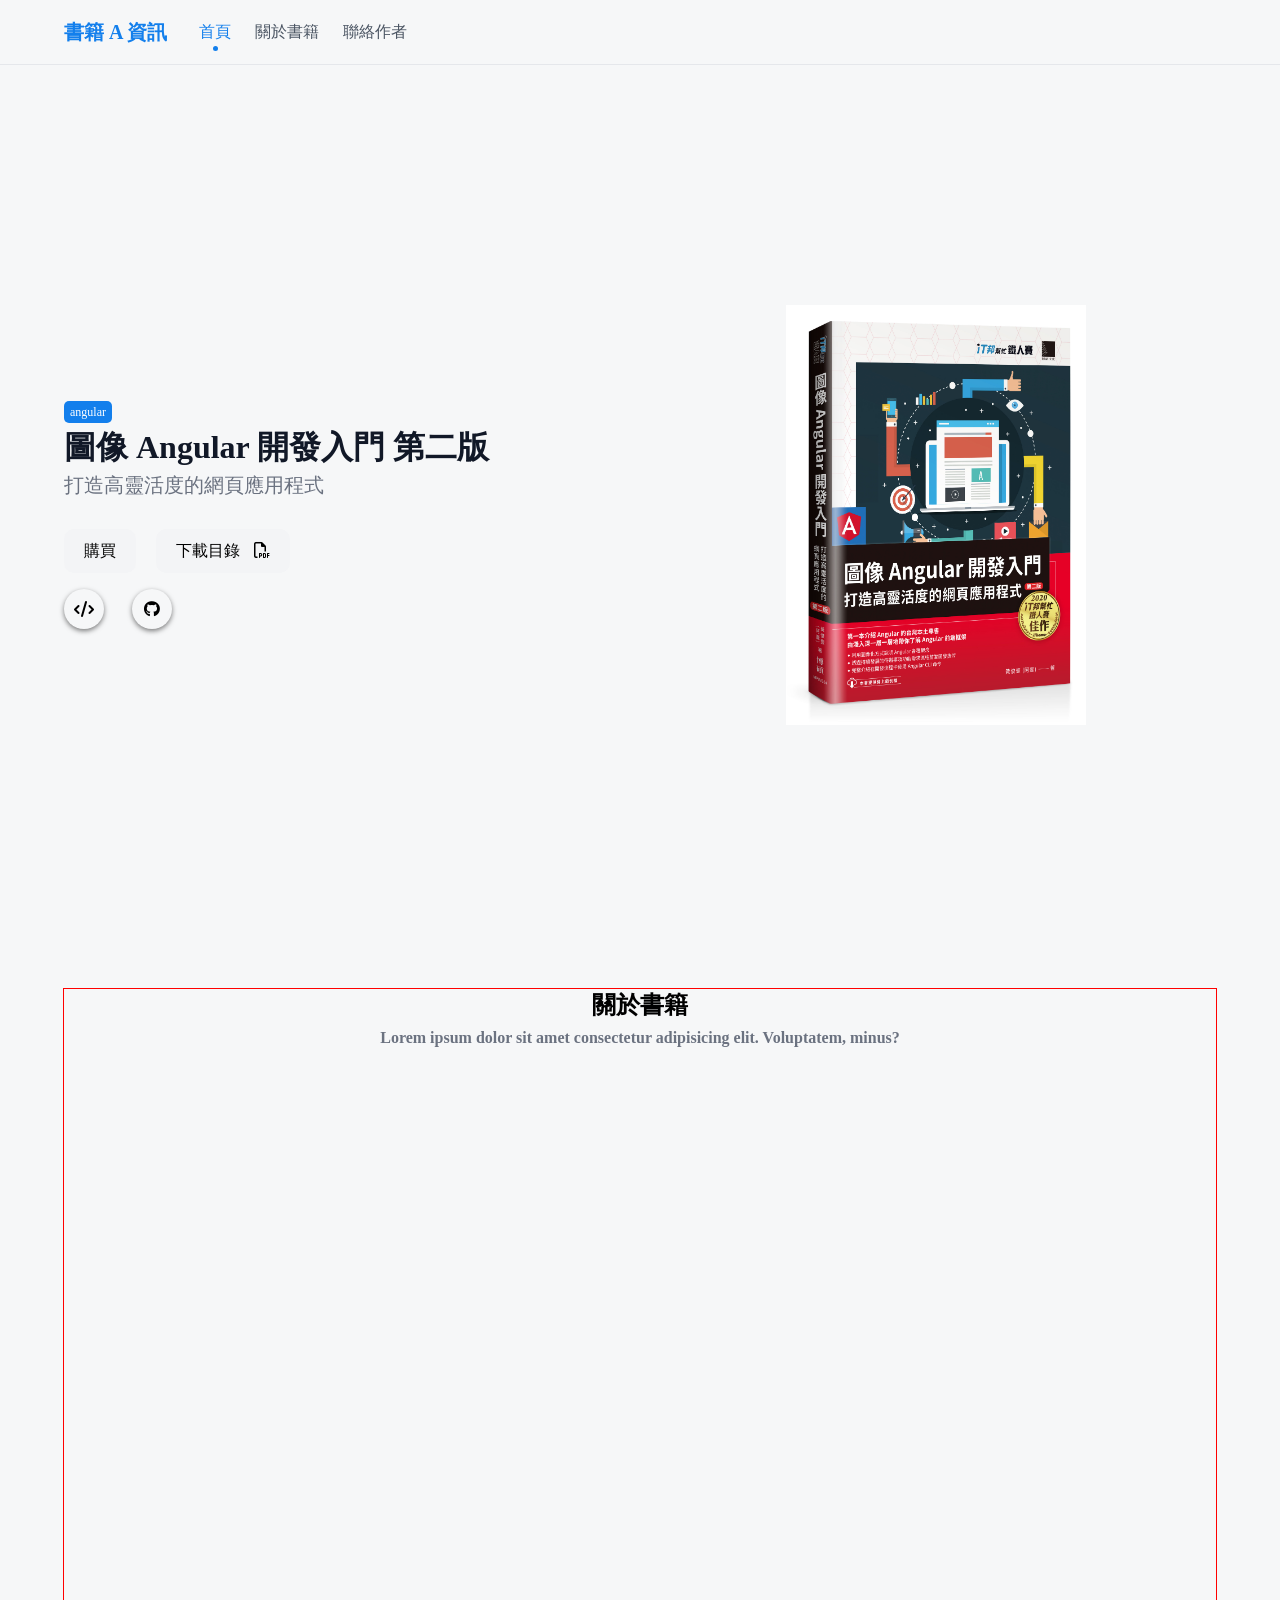
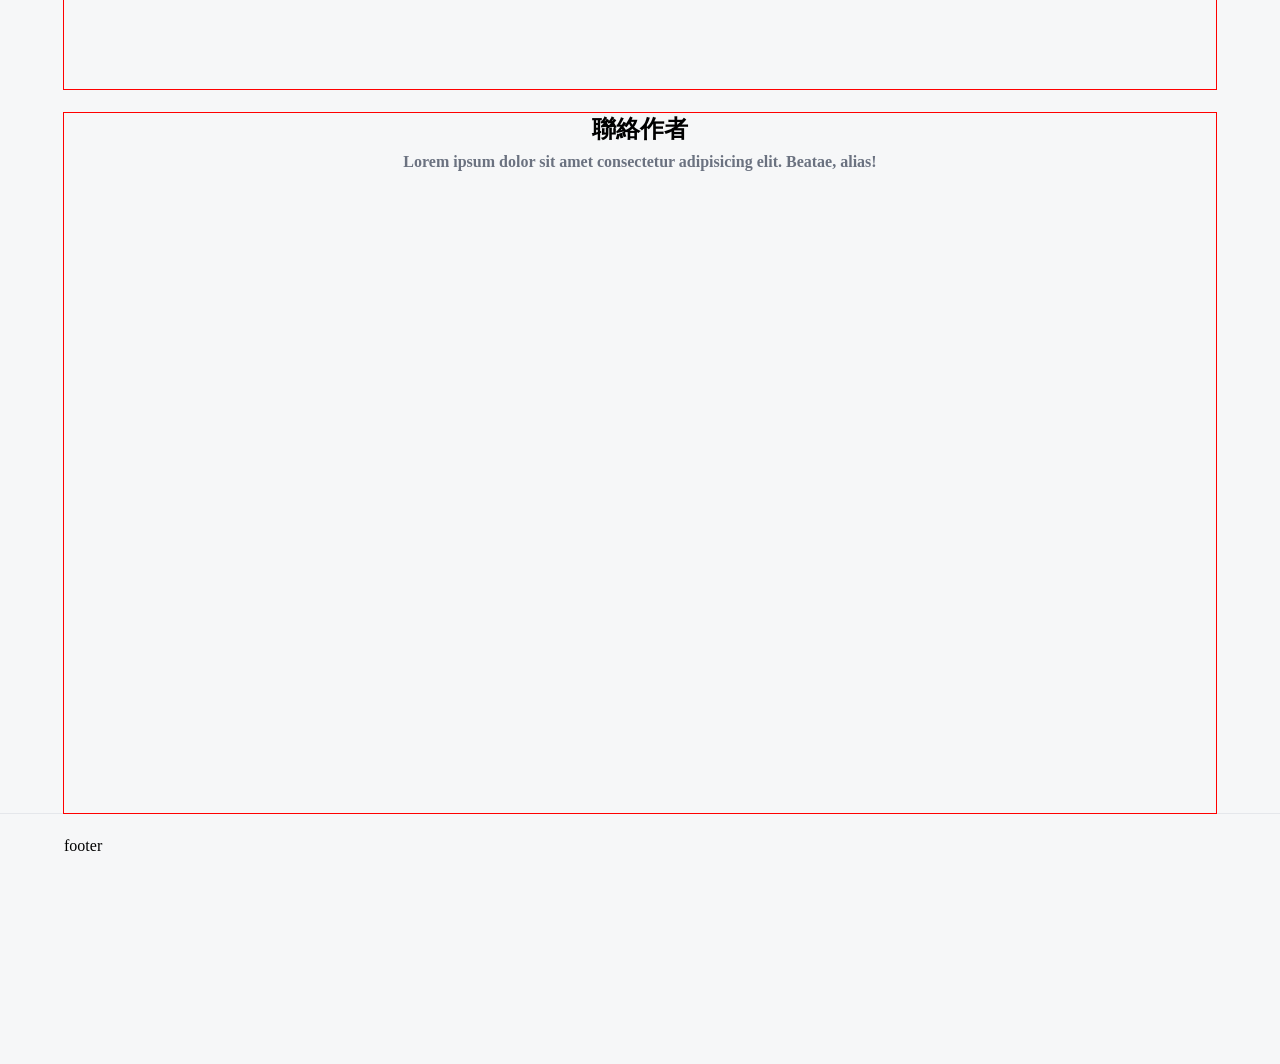
==== commit 00687ef1: "feat(book): 各區域標題與次標題樣式設定" ====
--- a/src/book.html
+++ b/src/book.html
@@ -40,8 +40,18 @@
             <img src="./assets/images/angular.jpg" alt="" srcset="" />
           </div>
         </div>
-        <div id="book" class="page"><h2>關於書籍</h2></div>
-        <div id="contact" class="page"><h2>聯絡作者</h2></div>
+        <div id="book" class="page">
+          <div class="title">
+            <h2>關於書籍</h2>
+            <strong>Lorem ipsum dolor sit amet consectetur adipisicing elit. Voluptatem, minus?</strong>
+          </div>
+        </div>
+        <div id="contact" class="page">
+          <div class="title">
+            <h2>聯絡作者</h2>
+            <strong>Lorem ipsum dolor sit amet consectetur adipisicing elit. Beatae, alias!</strong>
+          </div>
+        </div>
       </main>
       <footer>
         <div class="container">
--- a/src/book.min.css
+++ b/src/book.min.css
@@ -1 +1 @@
-:root{--primary-color: #137fec;--second-color: #aa8e12;--white-color: #fff;--background-color: #f6f7f8;--text-color: #4b5563;--border-color: #e5e7eb;--gray-color-100: #f3f4f6;--gray-color-500: #6b7280;--header-color: #111827}:root{--search-bar-display: flex;--aside-display: block;--book-min-width: 256px;--container-padding-left: 2rem;--container-padding-right: 2rem;--nav-display: flex}@media(max-width: 1024px){:root{--search-bar-display: none;--aside-display: none;--book-min-width: 200px}}@media(max-width: 640px){:root{--container-padding-left: 1.5rem;--container-padding-right: 1.5rem;--nav-display: none}}header{border-bottom:solid 1px var(--border-color);background-color:var(--background-color);position:sticky;top:0;z-index:50}header div.container>div{gap:2rem}header .book-brand{margin:0px;font-size:1.25rem;font-weight:700;line-height:1.75rem;color:var(--primary-color)}header nav{display:var(--nav-display);gap:1.5rem}header nav .active{position:relative;color:var(--primary-color)}header nav .active::after{content:"";width:5px;height:5px;background-color:var(--primary-color);border-radius:50%;position:absolute;left:calc(50% - 2.5px);bottom:-8px}section{width:100%}section div.container{max-width:90vw;margin:0px auto;padding-left:var(--container-padding-left);padding-right:var(--container-padding-right)}section div.container>div{width:100%;height:4rem;display:flex;align-items:center}section main.wrapper{max-width:90vw;margin:0 auto;padding-left:var(--container-padding-left);padding-right:var(--container-padding-right)}section main.wrapper>div[id]{scroll-margin-top:var(--book-header-offset)}section main.wrapper>div.home{height:100vh}section main.wrapper>div.page{outline:solid 1px red;min-height:700px}a{color:var(--text-color);text-decoration:inherit}a:hover{color:var(--primary-color)}footer{border-top:1px solid var(--border-color);height:250px}div.home{display:flex;justify-content:space-between}div.home>div{width:50%}div.home>div.text{display:flex;flex-direction:column;justify-content:center}div.home>div.text>span{align-self:flex-start;background-color:var(--primary-color);color:var(--white-color);padding:3px 6px;font-size:.75rem;font-weight:400;line-height:1rem;border-radius:5px}div.home>div.text h3{margin:0;font-size:2rem;font-weight:700;line-height:3rem;color:var(--header-color)}div.home>div.text strong{font-size:1.25rem;font-weight:400;line-height:1.75rem;margin-bottom:30px;color:var(--gray-color-500)}div.home>div.text div.button{display:flex;gap:1.25rem}div.home>div.text div.button button{font-size:1rem;font-weight:500;line-height:1.25rem;padding:.75rem 1.25rem;background-color:var(--gray-color-100);border:none;border-radius:10px;cursor:pointer}div.home>div.text div.button button:hover{background-color:var(--second-color);color:var(--white-color)}div.home>div.text div.button button>i{margin-left:10px}div.home>div.text div.icons{margin-top:1rem;display:flex;gap:1.75rem}div.home>div.text div.icons .icon{display:flex;justify-content:center;align-items:center;width:40px;height:40px;border-radius:50%;box-shadow:0px 2px 5px 0px rgba(0,0,0,.5);cursor:pointer}div.home>div.image{display:flex;justify-content:center;align-items:center}div.home>div.image img{width:300px}html,body{margin:0;padding:0}html{--book-header-offset: 5rem;scroll-behavior:smooth}body{background-color:var(--background-color)}@media(prefers-reduced-motion: reduce){html{scroll-behavior:auto}}/*# sourceMappingURL=book.min.css.map */+:root{--primary-color: #137fec;--second-color: #aa8e12;--white-color: #fff;--background-color: #f6f7f8;--text-color: #4b5563;--border-color: #e5e7eb;--gray-color-100: #f3f4f6;--gray-color-500: #6b7280;--header-color: #111827}:root{--search-bar-display: flex;--aside-display: block;--book-min-width: 256px;--container-padding-left: 2rem;--container-padding-right: 2rem;--nav-display: flex}@media(max-width: 1024px){:root{--search-bar-display: none;--aside-display: none;--book-min-width: 200px}}@media(max-width: 640px){:root{--container-padding-left: 1.5rem;--container-padding-right: 1.5rem;--nav-display: none}}header{border-bottom:solid 1px var(--border-color);background-color:var(--background-color);position:sticky;top:0;z-index:50}header div.container>div{gap:2rem}header .book-brand{margin:0px;font-size:1.25rem;font-weight:700;line-height:1.75rem;color:var(--primary-color)}header nav{display:var(--nav-display);gap:1.5rem}header nav .active{position:relative;color:var(--primary-color)}header nav .active::after{content:"";width:5px;height:5px;background-color:var(--primary-color);border-radius:50%;position:absolute;left:calc(50% - 2.5px);bottom:-8px}section{width:100%}section div.container{max-width:90vw;margin:0px auto;padding-left:var(--container-padding-left);padding-right:var(--container-padding-right)}section div.container>div{width:100%;height:4rem;display:flex;align-items:center}section main.wrapper{max-width:90vw;margin:0 auto;padding-left:var(--container-padding-left);padding-right:var(--container-padding-right)}section main.wrapper>div[id]{scroll-margin-top:var(--book-header-offset)}section main.wrapper>div.home{height:100vh}section main.wrapper>div.page{outline:solid 1px red;min-height:700px}section main.wrapper>div.page div.title{margin-top:1.5rem;text-align:center}section main.wrapper>div.page div.title h2{margin:0;margin-bottom:.5rem}section main.wrapper>div.page div.title strong{color:var(--gray-color-500)}a{color:var(--text-color);text-decoration:inherit}a:hover{color:var(--primary-color)}footer{border-top:1px solid var(--border-color);height:250px}div.home{display:flex;justify-content:space-between;gap:2rem}div.home>div{flex:1 1 0%;min-width:0;width:auto}div.home>div.text{display:flex;flex-direction:column;justify-content:center}div.home>div.text>span{align-self:flex-start;background-color:var(--primary-color);color:var(--white-color);padding:3px 6px;font-size:.75rem;font-weight:400;line-height:1rem;border-radius:5px}div.home>div.text h3{margin:0;font-size:2rem;font-weight:700;line-height:3rem;color:var(--header-color)}div.home>div.text strong{font-size:1.25rem;font-weight:400;line-height:1.75rem;margin-bottom:30px;color:var(--gray-color-500)}div.home>div.text div.button{display:flex;flex-wrap:wrap;gap:1.25rem}div.home>div.text div.button button{font-size:1rem;font-weight:500;line-height:1.25rem;padding:.75rem 1.25rem;background-color:var(--gray-color-100);border:none;border-radius:10px;cursor:pointer}div.home>div.text div.button button:hover{background-color:var(--second-color);color:var(--white-color)}div.home>div.text div.button button>i{margin-left:10px}div.home>div.text div.icons{margin-top:1rem;display:flex;gap:1.75rem}div.home>div.text div.icons .icon{display:flex;justify-content:center;align-items:center;width:40px;height:40px;border-radius:50%;box-shadow:0px 2px 5px 0px rgba(0,0,0,.5);cursor:pointer}div.home>div.image{display:flex;justify-content:center;align-items:center}div.home>div.image img{display:block;width:min(100%,var(--home-image-width, 300px));height:auto}html,body{margin:0;padding:0}html{--book-header-offset: 5rem;scroll-behavior:smooth}body{background-color:var(--background-color)}@media(prefers-reduced-motion: reduce){html{scroll-behavior:auto}}/*# sourceMappingURL=book.min.css.map */
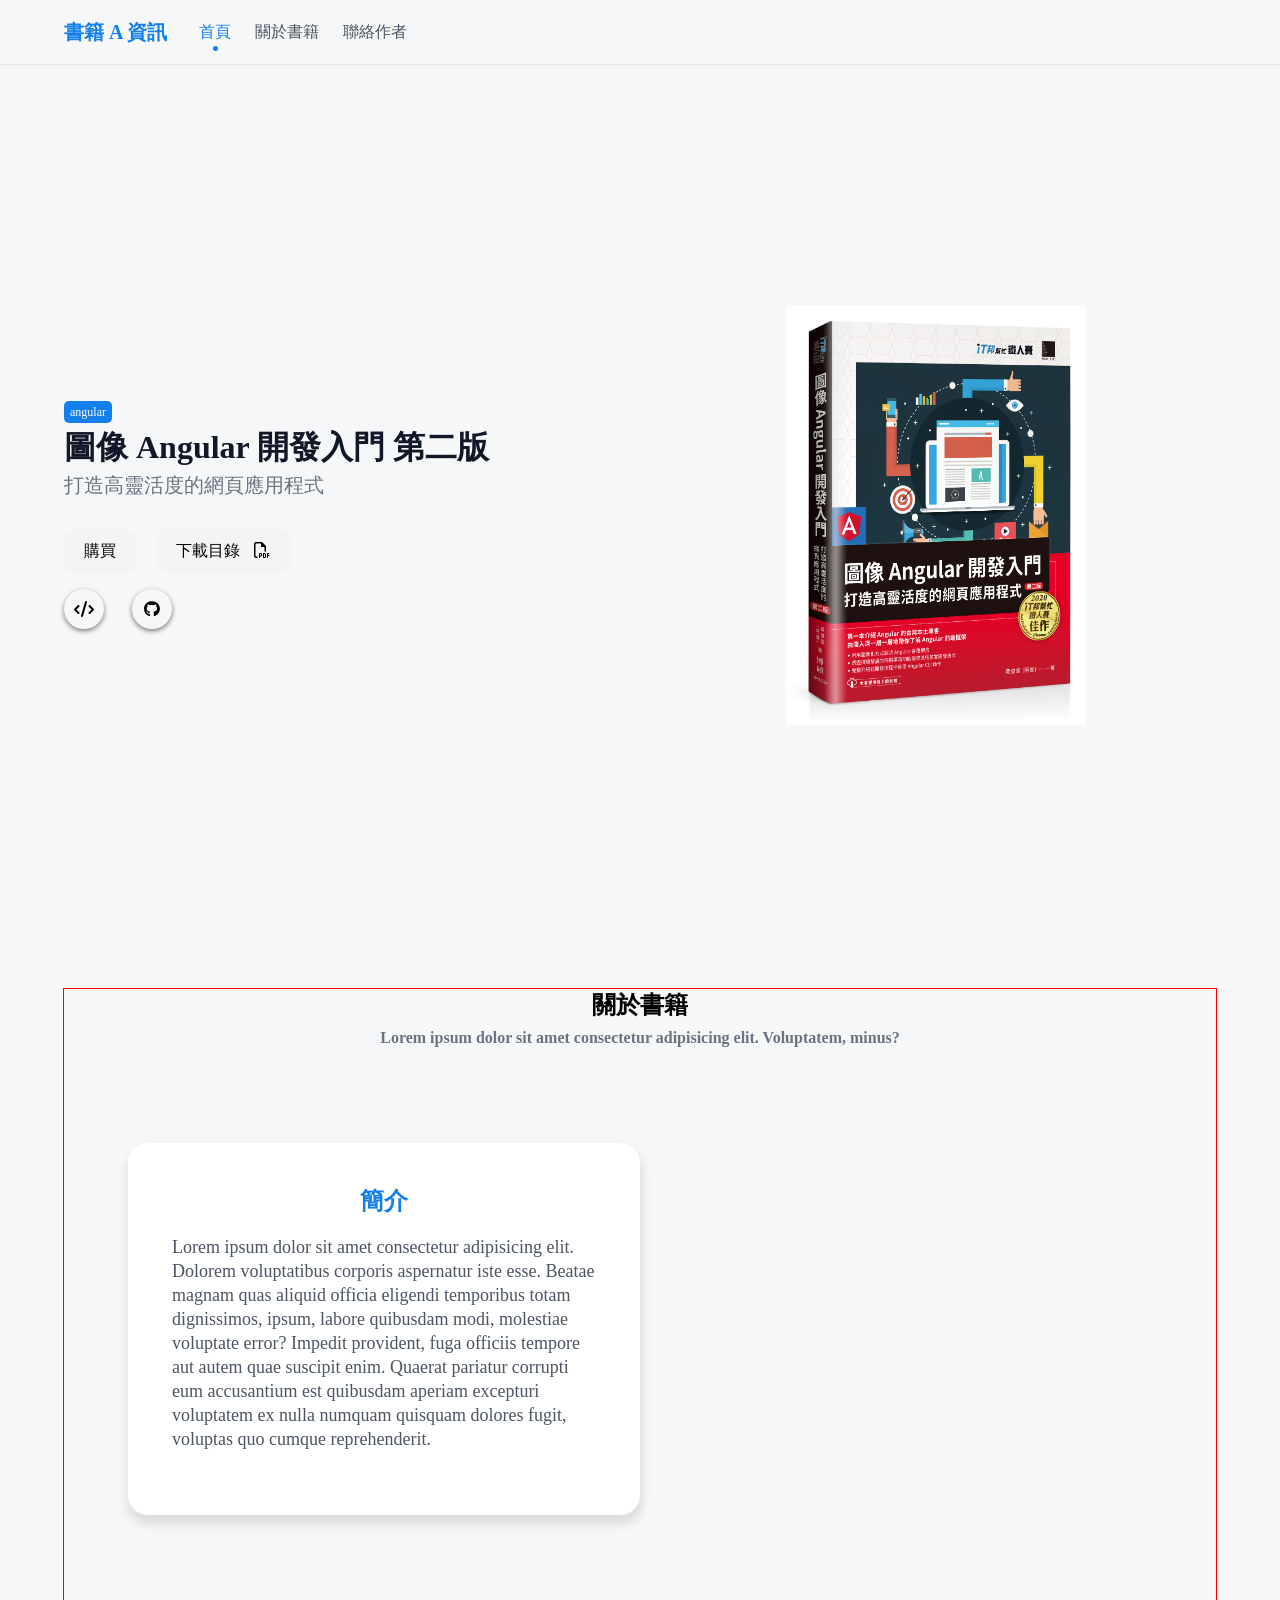
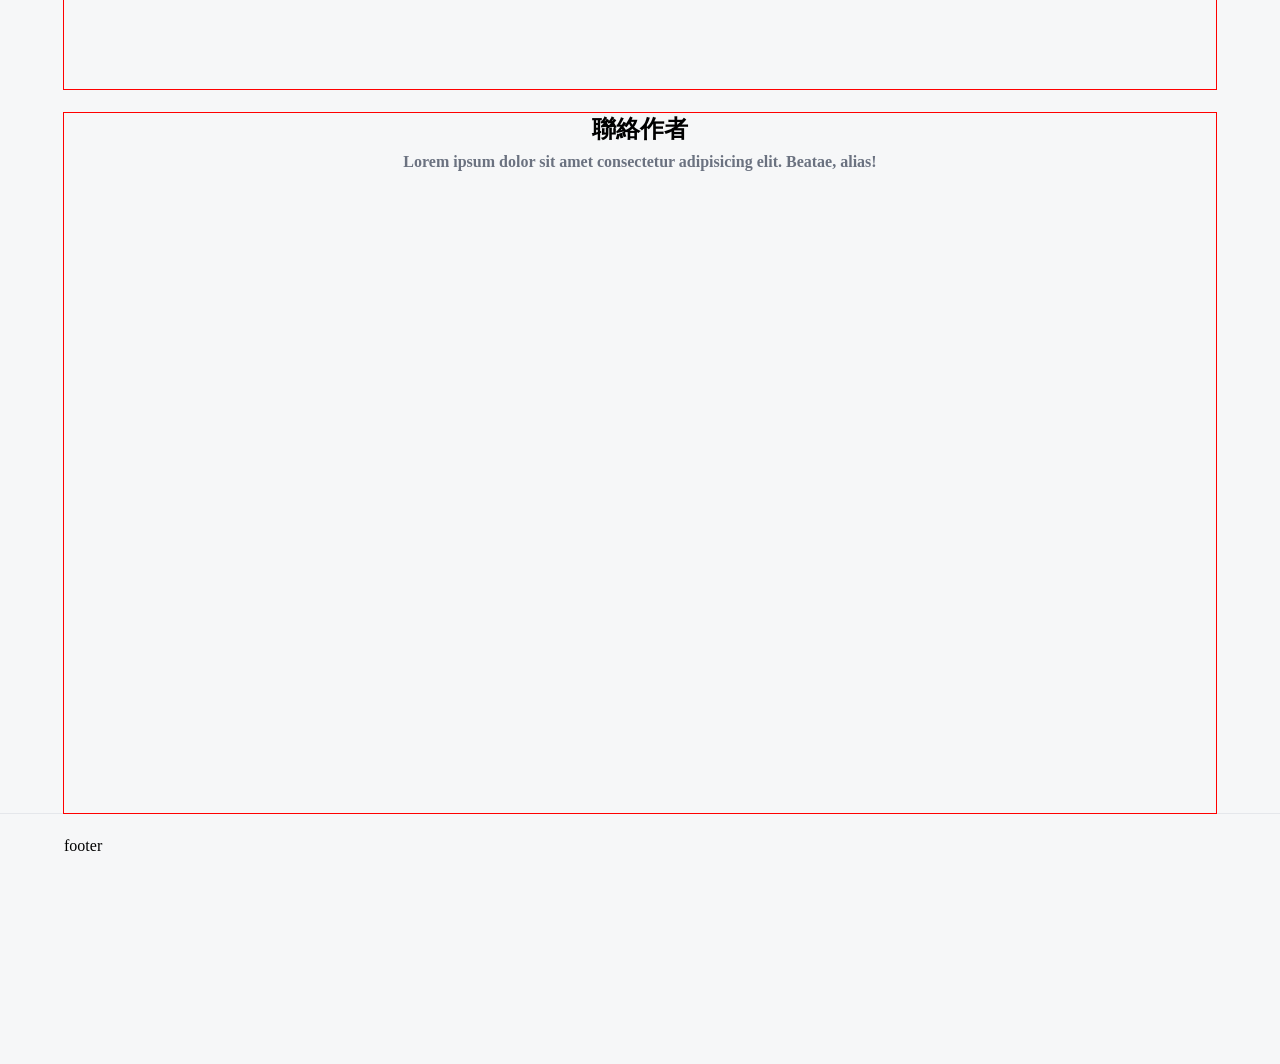
==== commit a9d0279f: "feat(book): 書籍簡介卡片樣式設定" ====
--- a/src/book.html
+++ b/src/book.html
@@ -45,6 +45,20 @@
             <h2>關於書籍</h2>
             <strong>Lorem ipsum dolor sit amet consectetur adipisicing elit. Voluptatem, minus?</strong>
           </div>
+          <div class="content">
+            <div class="introduce">
+              <div class="card">
+                <h3>簡介</h3>
+                <div>
+                  Lorem ipsum dolor sit amet consectetur adipisicing elit. Dolorem voluptatibus corporis aspernatur iste esse. Beatae magnam
+                  quas aliquid officia eligendi temporibus totam dignissimos, ipsum, labore quibusdam modi, molestiae voluptate error?
+                  Impedit provident, fuga officiis tempore aut autem quae suscipit enim. Quaerat pariatur corrupti eum accusantium est
+                  quibusdam aperiam excepturi voluptatem ex nulla numquam quisquam dolores fugit, voluptas quo cumque reprehenderit.
+                </div>
+              </div>
+            </div>
+            <div class="skills"></div>
+          </div>
         </div>
         <div id="contact" class="page">
           <div class="title">
--- a/src/book.min.css
+++ b/src/book.min.css
@@ -1 +1 @@
-:root{--primary-color: #137fec;--second-color: #aa8e12;--white-color: #fff;--background-color: #f6f7f8;--text-color: #4b5563;--border-color: #e5e7eb;--gray-color-100: #f3f4f6;--gray-color-500: #6b7280;--header-color: #111827}:root{--search-bar-display: flex;--aside-display: block;--book-min-width: 256px;--container-padding-left: 2rem;--container-padding-right: 2rem;--nav-display: flex}@media(max-width: 1024px){:root{--search-bar-display: none;--aside-display: none;--book-min-width: 200px}}@media(max-width: 640px){:root{--container-padding-left: 1.5rem;--container-padding-right: 1.5rem;--nav-display: none}}header{border-bottom:solid 1px var(--border-color);background-color:var(--background-color);position:sticky;top:0;z-index:50}header div.container>div{gap:2rem}header .book-brand{margin:0px;font-size:1.25rem;font-weight:700;line-height:1.75rem;color:var(--primary-color)}header nav{display:var(--nav-display);gap:1.5rem}header nav .active{position:relative;color:var(--primary-color)}header nav .active::after{content:"";width:5px;height:5px;background-color:var(--primary-color);border-radius:50%;position:absolute;left:calc(50% - 2.5px);bottom:-8px}section{width:100%}section div.container{max-width:90vw;margin:0px auto;padding-left:var(--container-padding-left);padding-right:var(--container-padding-right)}section div.container>div{width:100%;height:4rem;display:flex;align-items:center}section main.wrapper{max-width:90vw;margin:0 auto;padding-left:var(--container-padding-left);padding-right:var(--container-padding-right)}section main.wrapper>div[id]{scroll-margin-top:var(--book-header-offset)}section main.wrapper>div.home{height:100vh}section main.wrapper>div.page{outline:solid 1px red;min-height:700px}section main.wrapper>div.page div.title{margin-top:1.5rem;text-align:center}section main.wrapper>div.page div.title h2{margin:0;margin-bottom:.5rem}section main.wrapper>div.page div.title strong{color:var(--gray-color-500)}a{color:var(--text-color);text-decoration:inherit}a:hover{color:var(--primary-color)}footer{border-top:1px solid var(--border-color);height:250px}div.home{display:flex;justify-content:space-between;gap:2rem}div.home>div{flex:1 1 0%;min-width:0;width:auto}div.home>div.text{display:flex;flex-direction:column;justify-content:center}div.home>div.text>span{align-self:flex-start;background-color:var(--primary-color);color:var(--white-color);padding:3px 6px;font-size:.75rem;font-weight:400;line-height:1rem;border-radius:5px}div.home>div.text h3{margin:0;font-size:2rem;font-weight:700;line-height:3rem;color:var(--header-color)}div.home>div.text strong{font-size:1.25rem;font-weight:400;line-height:1.75rem;margin-bottom:30px;color:var(--gray-color-500)}div.home>div.text div.button{display:flex;flex-wrap:wrap;gap:1.25rem}div.home>div.text div.button button{font-size:1rem;font-weight:500;line-height:1.25rem;padding:.75rem 1.25rem;background-color:var(--gray-color-100);border:none;border-radius:10px;cursor:pointer}div.home>div.text div.button button:hover{background-color:var(--second-color);color:var(--white-color)}div.home>div.text div.button button>i{margin-left:10px}div.home>div.text div.icons{margin-top:1rem;display:flex;gap:1.75rem}div.home>div.text div.icons .icon{display:flex;justify-content:center;align-items:center;width:40px;height:40px;border-radius:50%;box-shadow:0px 2px 5px 0px rgba(0,0,0,.5);cursor:pointer}div.home>div.image{display:flex;justify-content:center;align-items:center}div.home>div.image img{display:block;width:min(100%,var(--home-image-width, 300px));height:auto}html,body{margin:0;padding:0}html{--book-header-offset: 5rem;scroll-behavior:smooth}body{background-color:var(--background-color)}@media(prefers-reduced-motion: reduce){html{scroll-behavior:auto}}/*# sourceMappingURL=book.min.css.map */+:root{--primary-color: #137fec;--second-color: #aa8e12;--white-color: #fff;--background-color: #f6f7f8;--text-color: #4b5563;--border-color: #e5e7eb;--gray-color-100: #f3f4f6;--gray-color-500: #6b7280;--header-color: #111827}:root{--search-bar-display: flex;--aside-display: block;--book-min-width: 256px;--container-padding-left: 2rem;--container-padding-right: 2rem;--nav-display: flex}@media(max-width: 1024px){:root{--search-bar-display: none;--aside-display: none;--book-min-width: 200px}}@media(max-width: 640px){:root{--container-padding-left: 1.5rem;--container-padding-right: 1.5rem;--nav-display: none}}header{border-bottom:solid 1px var(--border-color);background-color:var(--background-color);position:sticky;top:0;z-index:50}header div.container>div{gap:2rem}header .book-brand{margin:0px;font-size:1.25rem;font-weight:700;line-height:1.75rem;color:var(--primary-color)}header nav{display:var(--nav-display);gap:1.5rem}header nav .active{position:relative;color:var(--primary-color)}header nav .active::after{content:"";width:5px;height:5px;background-color:var(--primary-color);border-radius:50%;position:absolute;left:calc(50% - 2.5px);bottom:-8px}section{width:100%}section div.container{max-width:90vw;margin:0px auto;padding-left:var(--container-padding-left);padding-right:var(--container-padding-right)}section div.container>div{width:100%;height:4rem;display:flex;align-items:center}section main.wrapper{max-width:90vw;margin:0 auto;padding-left:var(--container-padding-left);padding-right:var(--container-padding-right)}section main.wrapper>div[id]{scroll-margin-top:var(--book-header-offset)}section main.wrapper>div.home{height:100vh}section main.wrapper>div.page{outline:solid 1px red;min-height:700px}section main.wrapper>div.page div.title{margin-top:1.5rem;margin-bottom:6rem;text-align:center}section main.wrapper>div.page div.title h2{margin:0;margin-bottom:.5rem}section main.wrapper>div.page div.title strong{color:var(--gray-color-500)}a{color:var(--text-color);text-decoration:inherit}a:hover{color:var(--primary-color)}footer{border-top:1px solid var(--border-color);height:250px}div.home{display:flex;justify-content:space-between;gap:2rem}div.home>div{flex:1 1 0%;min-width:0;width:auto}div.home>div.text{display:flex;flex-direction:column;justify-content:center}div.home>div.text>span{align-self:flex-start;background-color:var(--primary-color);color:var(--white-color);padding:3px 6px;font-size:.75rem;font-weight:400;line-height:1rem;border-radius:5px}div.home>div.text h3{margin:0;font-size:2rem;font-weight:700;line-height:3rem;color:var(--header-color)}div.home>div.text strong{font-size:1.25rem;font-weight:400;line-height:1.75rem;margin-bottom:30px;color:var(--gray-color-500)}div.home>div.text div.button{display:flex;flex-wrap:wrap;gap:1.25rem}div.home>div.text div.button button{font-size:1rem;font-weight:500;line-height:1.25rem;padding:.75rem 1.25rem;background-color:var(--gray-color-100);border:none;border-radius:10px;cursor:pointer}div.home>div.text div.button button:hover{background-color:var(--second-color);color:var(--white-color)}div.home>div.text div.button button>i{margin-left:10px}div.home>div.text div.icons{margin-top:1rem;display:flex;gap:1.75rem}div.home>div.text div.icons .icon{display:flex;justify-content:center;align-items:center;width:40px;height:40px;border-radius:50%;box-shadow:0px 2px 5px 0px rgba(0,0,0,.5);cursor:pointer}div.home>div.image{display:flex;justify-content:center;align-items:center}div.home>div.image img{display:block;width:min(100%,var(--home-image-width, 300px));height:auto}div.content{display:flex;justify-content:space-between;gap:50px}div.introduce{width:50%}div.introduce div.card{display:flex;flex-direction:column;justify-content:center;align-items:center;margin-left:4rem;padding:1.5rem 1.25rem 4rem;background-color:var(--white-color);border-radius:20px;box-shadow:1px 8px 10px 2px rgba(0,0,0,.1)}div.introduce div.card h3{margin-bottom:1.5rem;font-size:1.5rem;font-weight:600;line-height:1.25rem;color:var(--primary-color)}div.introduce div.card>div{padding-inline:1.5rem;font-size:1.125rem;font-weight:400;line-height:1.5rem;color:var(--text-color)}html,body{margin:0;padding:0}html{--book-header-offset: 5rem;scroll-behavior:smooth}body{background-color:var(--background-color)}@media(prefers-reduced-motion: reduce){html{scroll-behavior:auto}}/*# sourceMappingURL=book.min.css.map */
